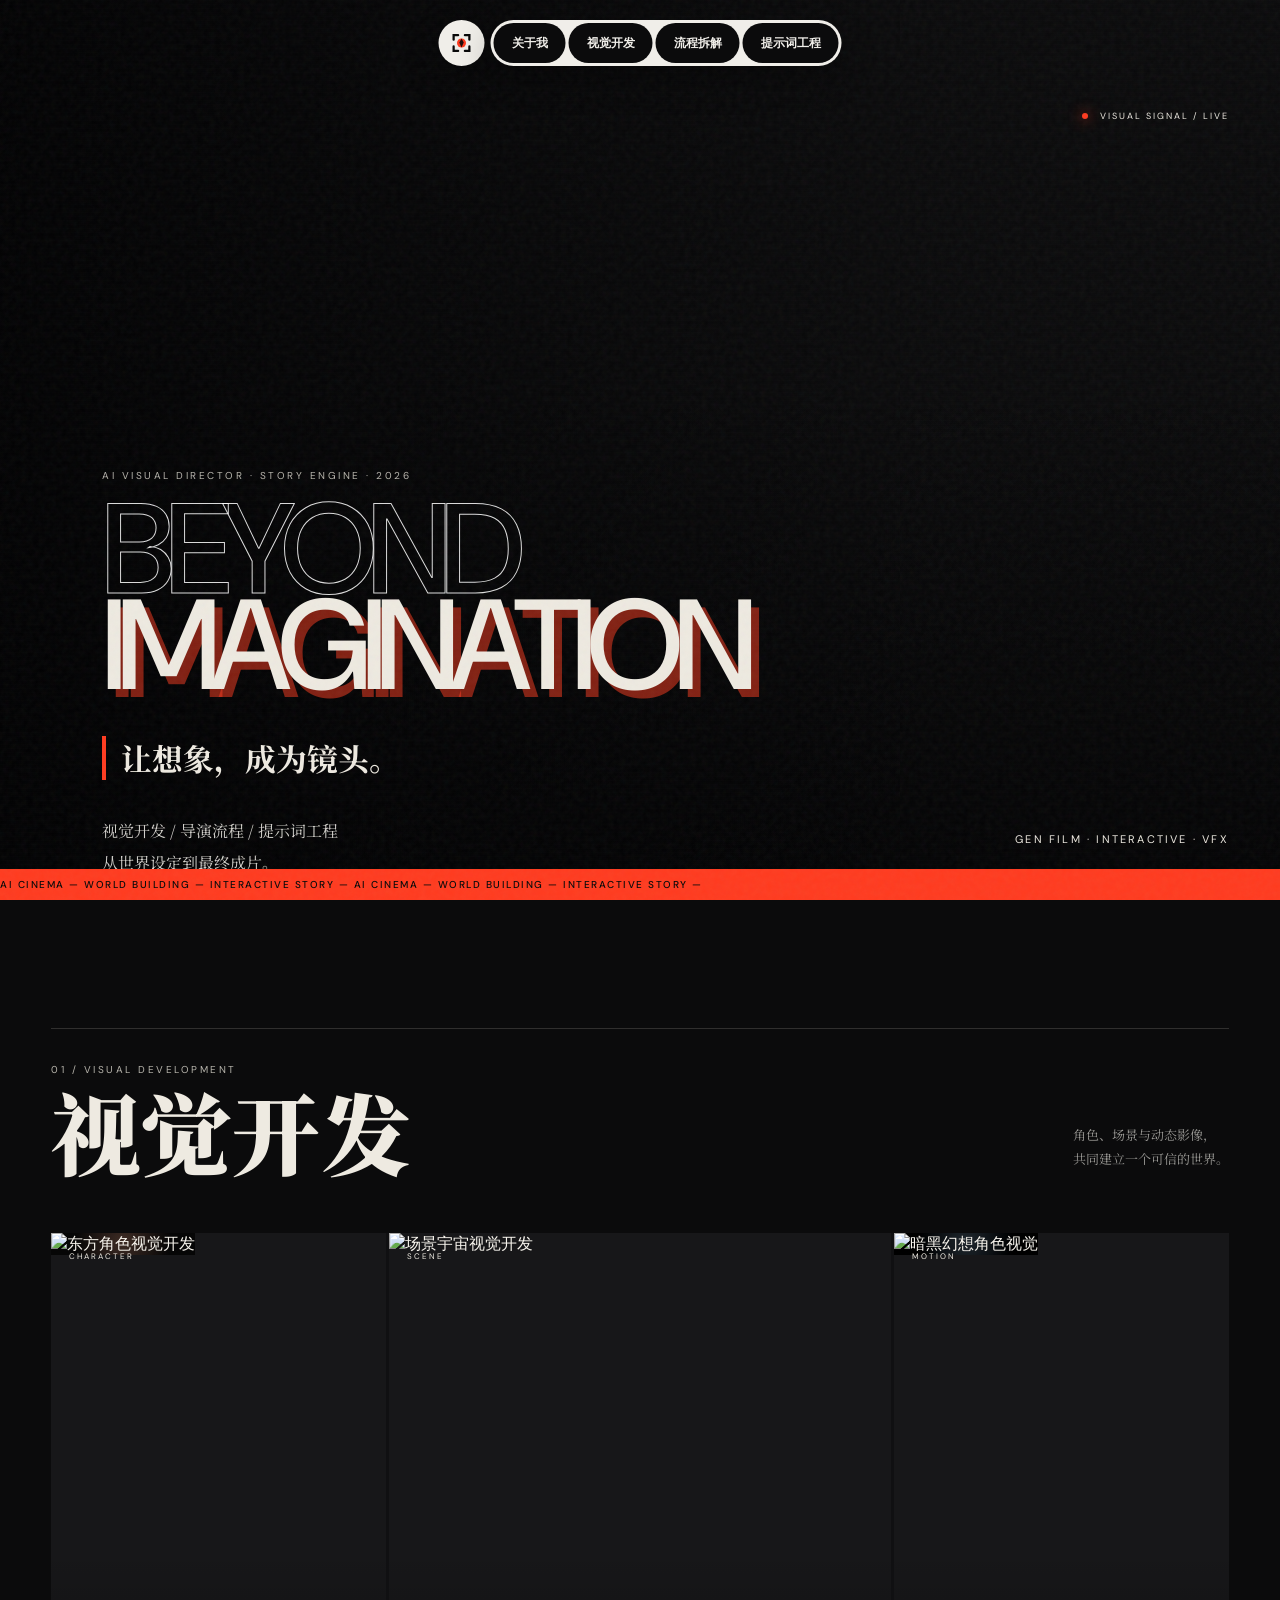
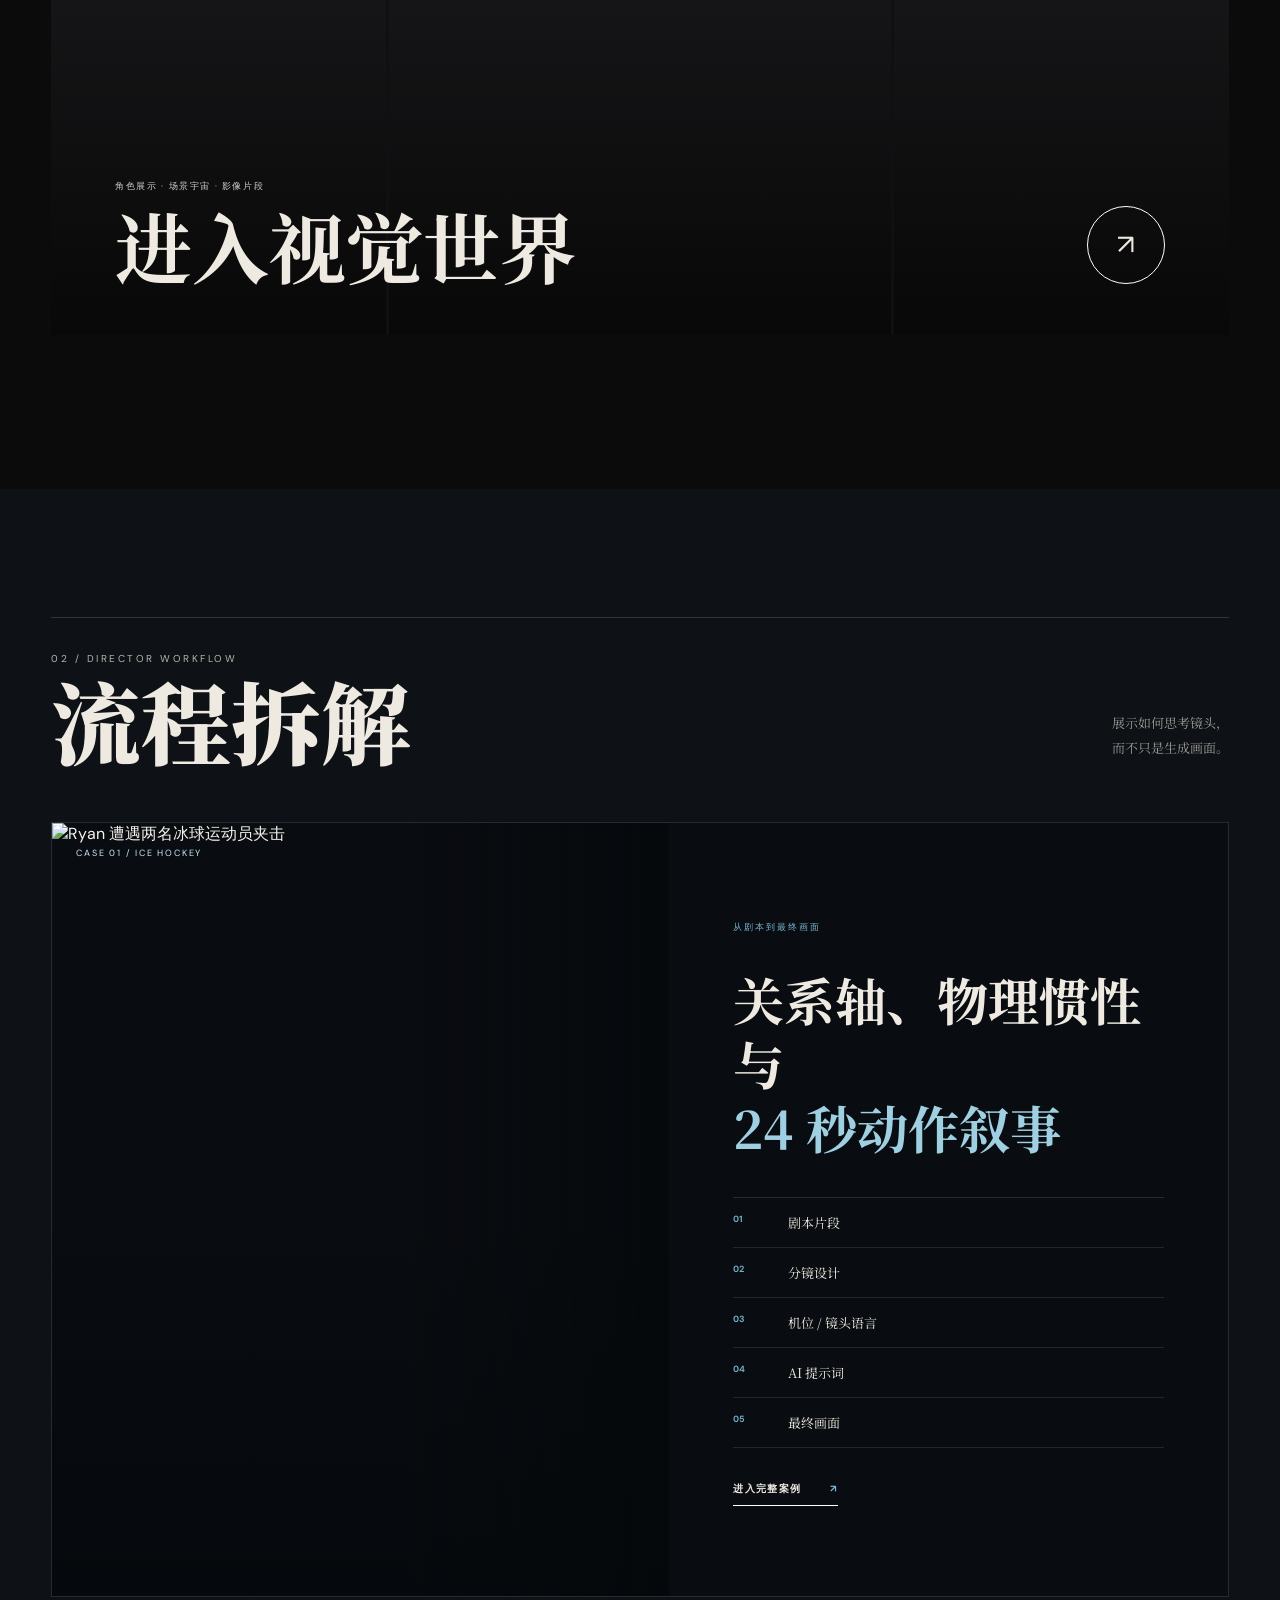
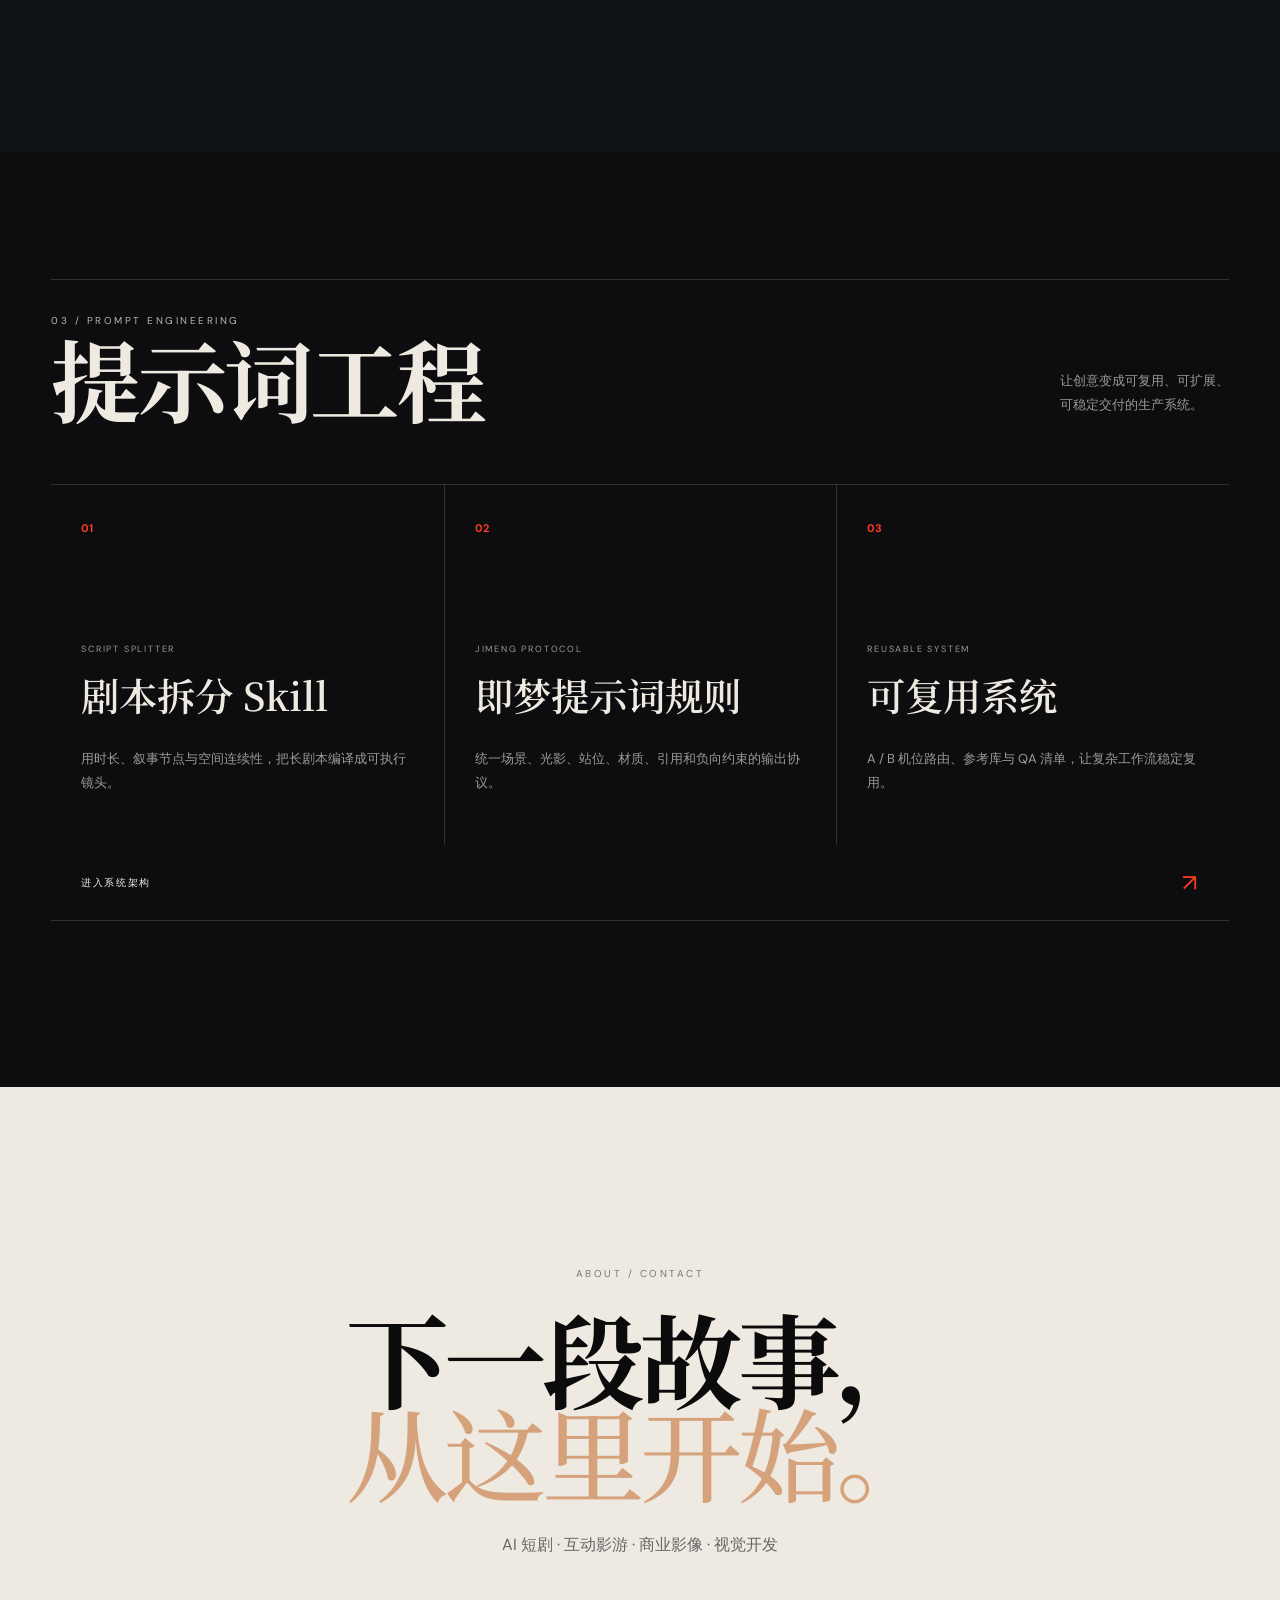
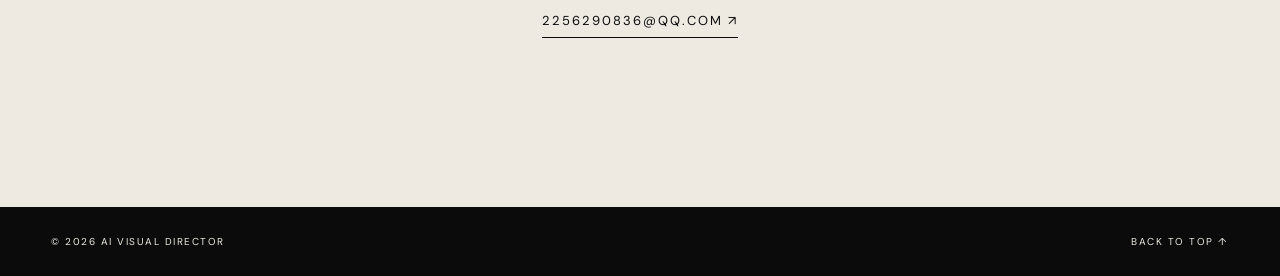
==== index.html @ a2b97ae6 "Batch 1: site code (HTML/CSS/JS)" ====
<!doctype html>
<html lang="zh-CN">
<head>
  <meta charset="UTF-8" />
  <meta name="viewport" content="width=device-width, initial-scale=1" />
  <link rel="icon" href="favicon.svg" type="image/svg+xml" />
  <meta name="description" content="曾俊淇 AI 导演个人作品集：视觉开发、导演流程与提示词工程。" />
  <title>曾俊淇｜AI 导演作品集</title>
  <link rel="preconnect" href="https://fonts.googleapis.com">
  <link rel="preconnect" href="https://fonts.gstatic.com" crossorigin>
  <link href="https://fonts.googleapis.com/css2?family=DM+Sans:wght@300;400;500&family=Noto+Serif+SC:wght@500;700;900&display=swap" rel="stylesheet">
  <link rel="stylesheet" href="styles.css" />
  <link rel="stylesheet" href="home-portals.css" />
  <link rel="stylesheet" href="prompt.css" />
  <link rel="stylesheet" href="ui-assets/nav-ui.css" />
</head>
<body class="home-page">
  <div id="portfolio-react-ui" data-context="home"></div>
  <div class="grain"></div>

  <main id="top">
    <section class="hero">
      <video class="hero-bg" src="assets/videos/epic-war.mp4" autoplay muted loop playsinline preload="auto"></video>
      <div class="hero-shade"></div>
      <div class="scanline"></div>
      <div class="hero-signal"><i></i> VISUAL SIGNAL / LIVE</div>
      <div class="hero-copy reveal">
        <p class="eyebrow">AI VISUAL DIRECTOR · STORY ENGINE · 2026</p>
        <h1><span>BEYOND</span><br><em>IMAGINATION</em></h1>
        <p class="hero-cn">让想象，成为镜头。</p>
        <p class="intro">视觉开发 / 导演流程 / 提示词工程<br>从世界设定到最终成片。</p>
        <a class="circle-link" href="#visual-development"><span>浏览作品</span><b>↓</b></a>
      </div>
      <div class="hero-index">GEN FILM · INTERACTIVE · VFX</div>
      <div class="marquee"><div>AI CINEMA — WORLD BUILDING — INTERACTIVE STORY — AI CINEMA — WORLD BUILDING — INTERACTIVE STORY —</div></div>
    </section>

    <section id="visual-development" class="home-module visual-portal">
      <div class="module-heading reveal">
        <div><p class="eyebrow">01 / VISUAL DEVELOPMENT</p><h2>视觉开发</h2></div>
        <p>角色、场景与动态影像，<br>共同建立一个可信的世界。</p>
      </div>
      <a class="visual-portal__link reveal" href="visual/index.html" aria-label="进入视觉开发二级页面">
        <div class="visual-triptych">
          <figure><img src="assets/images/empress-king.png" alt="东方角色视觉开发" /><span>CHARACTER</span></figure>
          <figure><img src="scenes/scenes/09.webp" alt="场景宇宙视觉开发" /><span>SCENE</span></figure>
          <figure><img src="assets/images/eternal-wolf.png" alt="暗黑幻想角色视觉" /><span>MOTION</span></figure>
        </div>
        <div class="portal-copy">
          <span>角色展示 · 场景宇宙 · 影像片段</span>
          <h3>进入视觉世界</h3>
          <i>↗</i>
        </div>
      </a>
    </section>

    <section id="process" class="home-module process-portal">
      <div class="module-heading reveal">
        <div><p class="eyebrow">02 / DIRECTOR WORKFLOW</p><h2>流程拆解</h2></div>
        <p>展示如何思考镜头，<br>而不只是生成画面。</p>
      </div>
      <a class="process-portal__link reveal" href="process/index.html" aria-label="进入冰球案例流程拆解二级页面">
        <div class="process-portal__image"><img src="assets/images/hockey-ambush.png" alt="Ryan 遭遇两名冰球运动员夹击" /><span>CASE 01 / ICE HOCKEY</span></div>
        <div class="process-portal__copy">
          <p>从剧本到最终画面</p>
          <h3>关系轴、物理惯性与<br><em>24 秒动作叙事</em></h3>
          <ol>
            <li><b>01</b><span>剧本片段</span></li>
            <li><b>02</b><span>分镜设计</span></li>
            <li><b>03</b><span>机位 / 镜头语言</span></li>
            <li><b>04</b><span>AI 提示词</span></li>
            <li><b>05</b><span>最终画面</span></li>
          </ol>
          <strong>进入完整案例 <i>↗</i></strong>
        </div>
      </a>
    </section>

    <section id="prompt-engineering" class="prompt-engineering">
      <div class="section-head reveal"><div><p class="eyebrow">03 / PROMPT ENGINEERING</p><h2>提示词工程</h2></div><p>让创意变成可复用、可扩展、<br>可稳定交付的生产系统。</p></div>
      <a class="prompt-system-entry reveal" href="prompt/index.html" aria-label="进入提示词工程可复用系统二级页面">
        <div class="prompt-grid">
          <article><b>01</b><span>SCRIPT SPLITTER</span><h3>剧本拆分 Skill</h3><p>用时长、叙事节点与空间连续性，把长剧本编译成可执行镜头。</p></article>
          <article><b>02</b><span>JIMENG PROTOCOL</span><h3>即梦提示词规则</h3><p>统一场景、光影、站位、材质、引用和负向约束的输出协议。</p></article>
          <article><b>03</b><span>REUSABLE SYSTEM</span><h3>可复用系统</h3><p>A / B 机位路由、参考库与 QA 清单，让复杂工作流稳定复用。</p></article>
        </div>
        <div class="prompt-system-entry__cta"><span>进入系统架构</span><i>↗</i></div>
      </a>
    </section>

    <section id="about" class="about reveal">
      <p class="eyebrow">ABOUT / CONTACT</p>
      <h2>下一段故事，<br><em>从这里开始。</em></h2>
      <p>AI 短剧 · 互动影游 · 商业影像 · 视觉开发</p>
      <a href="mailto:2256290836@qq.com">2256290836@QQ.COM ↗</a>
    </section>
  </main>
  <footer><span>© 2026 AI VISUAL DIRECTOR</span><a href="#top">BACK TO TOP ↑</a></footer>
  <script src="script.js"></script>
  <script type="module" src="ui-assets/nav-ui.js"></script>
</body>
</html>
---- styles.css ----
:root{--ink:#0b0b0c;--paper:#eeeae1;--muted:#9b9a96;--accent:#b9432e;--line:rgba(238,234,225,.16)}
*{box-sizing:border-box}html{scroll-behavior:smooth}body{margin:0;background:var(--ink);color:var(--paper);font-family:"DM Sans",sans-serif}a{color:inherit;text-decoration:none}.grain{position:fixed;inset:0;pointer-events:none;z-index:20;opacity:.07;background-image:url("data:image/svg+xml,%3Csvg viewBox='0 0 180 180' xmlns='http://www.w3.org/2000/svg'%3E%3Cfilter id='n'%3E%3CfeTurbulence type='fractalNoise' baseFrequency='.85' numOctaves='3' stitchTiles='stitch'/%3E%3C/filter%3E%3Crect width='100%25' height='100%25' filter='url(%23n)' opacity='.7'/%3E%3C/svg%3E")}.nav{position:absolute;z-index:10;top:0;left:0;width:100%;padding:28px 4vw;display:flex;justify-content:space-between;align-items:center;border-bottom:1px solid rgba(255,255,255,.12);font-size:12px;letter-spacing:.12em}.brand{font-size:19px;font-weight:500}.brand span{color:var(--accent)}.nav nav{display:flex;gap:34px}.nav nav a:hover{color:#fff}.availability{font-size:10px}.availability i{display:inline-block;width:7px;height:7px;border-radius:50%;background:#8abd71;margin-right:8px;box-shadow:0 0 9px #8abd71}.hero{height:100vh;min-height:720px;position:relative;overflow:hidden}.hero-bg{width:100%;height:100%;object-fit:cover;transform:scale(1.02);animation:drift 16s ease-in-out infinite alternate}.hero-shade{position:absolute;inset:0;background:linear-gradient(90deg,rgba(6,6,7,.9) 0%,rgba(6,6,7,.35) 62%,rgba(6,6,7,.35)),linear-gradient(0deg,rgba(6,6,7,.65),transparent 50%)}.hero-copy{position:absolute;left:8vw;top:51%;transform:translateY(-45%)}.eyebrow{font-size:10px;letter-spacing:.25em;color:#b8b5ad}.hero h1,.section-head h2,.about h2{font-family:"Noto Serif SC",serif;margin:20px 0;font-size:clamp(66px,9.5vw,150px);line-height:.92;letter-spacing:-.04em}.hero h1 em,.about em{font-weight:500;color:#d5a27c;font-style:normal}.intro{font-family:"Noto Serif SC",serif;font-size:16px;line-height:2;color:#d2d0cb;margin:35px 0}.circle-link{width:100px;height:100px;border:1px solid rgba(255,255,255,.5);border-radius:50%;display:flex;align-items:center;justify-content:center;gap:7px;font-size:12px;transition:.3s}.circle-link:hover{background:var(--paper);color:var(--ink);transform:rotate(-8deg)}.hero-index{position:absolute;right:4vw;bottom:36px;font-size:11px;letter-spacing:.2em}.manifesto{padding:17vw 8vw;display:grid;grid-template-columns:1fr 3fr}.manifesto>span{font-size:10px;letter-spacing:.2em;color:var(--muted)}.manifesto p{font:500 clamp(32px,4.5vw,72px)/1.5 "Noto Serif SC",serif;margin:0}.manifesto p span{color:#d5a27c}.works,.reel,.process{padding:8vw 4vw 12vw}.section-head{display:flex;justify-content:space-between;align-items:flex-end;border-top:1px solid var(--line);padding-top:24px;margin-bottom:55px}.section-head h2{font-size:clamp(42px,6vw,88px);margin:10px 0}.section-head>p{color:var(--muted);font-size:13px;line-height:1.8}.project-grid{display:grid;grid-template-columns:1fr 1fr;gap:2vw}.project{height:72vh;min-height:560px;position:relative;overflow:hidden;background:#18181a}.project-wide{grid-column:span 2;height:78vh}.project img{width:100%;height:100%;object-fit:cover;transition:transform .9s cubic-bezier(.2,.7,.2,1),filter .6s}.project:hover img{transform:scale(1.035);filter:brightness(.72)}.project-overlay{position:absolute;inset:auto 0 0;padding:34px;background:linear-gradient(transparent,rgba(0,0,0,.9));transform:translateY(18px);transition:.45s}.project:hover .project-overlay{transform:none}.project-overlay span{font-size:10px;letter-spacing:.18em}.project-overlay h3{font:700 clamp(38px,4.5vw,72px)/1.1 "Noto Serif SC",serif;margin:11px 0}.project-overlay p{color:#b9b6af}.reel{background:#131315}.reel-stage{height:72vh;position:relative;background:#050505;overflow:hidden}.reel-stage video{width:100%;height:100%;object-fit:cover}.reel-stage:after{content:"";position:absolute;inset:0;background:linear-gradient(0deg,rgba(0,0,0,.75),transparent 55%);pointer-events:none}.play{position:absolute;z-index:3;left:50%;top:50%;translate:-50% -50%;width:86px;height:86px;border-radius:50%;border:1px solid #fff;background:rgba(0,0,0,.25);color:#fff;font-size:22px;cursor:pointer;backdrop-filter:blur(8px)}.reel-caption{position:absolute;z-index:2;left:34px;bottom:30px}.reel-caption span{font-size:11px}.reel-caption h3{font:700 48px "Noto Serif SC",serif;margin:5px 0}.reel-caption p{margin:0;color:#bbb}.reel-list{display:grid;grid-template-columns:repeat(4,1fr)}.reel-list button{background:none;color:#777;border:0;border-bottom:1px solid #333;padding:25px 10px;text-align:left;display:grid;grid-template-columns:30px 1fr;cursor:pointer}.reel-list button+button{border-left:1px solid #333}.reel-list b,.reel-list small{font-size:9px;letter-spacing:.12em}.reel-list span{font:500 17px "Noto Serif SC",serif}.reel-list small{grid-column:2;margin-top:5px}.reel-list .active{color:var(--paper);border-bottom-color:var(--accent)}.process ol{list-style:none;padding:0;margin:0;border-top:1px solid var(--line)}.process li{display:grid;grid-template-columns:80px 1fr 1fr;align-items:center;border-bottom:1px solid var(--line);padding:38px 0}.process li b{font-size:11px;color:var(--accent)}.process li h3{font:500 28px "Noto Serif SC",serif;margin:0}.process li p{color:var(--muted);max-width:420px;line-height:1.8}.about{min-height:80vh;padding:12vw 8vw;display:flex;flex-direction:column;justify-content:center;align-items:center;text-align:center;background:var(--paper);color:var(--ink)}.about .eyebrow{color:#777}.about h2{font-size:clamp(55px,8vw,120px)}.about p{color:#666}.about a{margin-top:40px;border-bottom:1px solid;padding-bottom:8px;font-size:13px;letter-spacing:.15em}footer{padding:28px 4vw;display:flex;justify-content:space-between;font-size:10px;letter-spacing:.15em}.reveal{opacity:0;transform:translateY(28px);transition:opacity .9s,transform .9s}.reveal.visible{opacity:1;transform:none}@keyframes drift{to{transform:scale(1.09) translate(-1%,1%)}}
@media(max-width:760px){.nav{padding:22px 20px}.nav nav{display:none}.availability{font-size:8px}.hero{min-height:680px}.hero-copy{left:24px;right:24px;top:52%}.hero h1{font-size:18vw}.intro{font-size:13px}.circle-link{width:82px;height:82px}.manifesto{padding:34vw 24px;display:block}.manifesto>span{display:block;margin-bottom:35px}.manifesto p{font-size:9vw}.works,.reel,.process{padding:22vw 20px}.section-head{display:block}.section-head>p{margin-top:25px}.project-grid{display:block}.project,.project-wide{height:68vh;min-height:520px;margin-bottom:20px}.reel-stage{height:65vh}.reel-list{grid-template-columns:1fr 1fr}.reel-list button:nth-child(3){border-left:0}.process li{grid-template-columns:45px 1fr;padding:28px 0}.process li p{grid-column:2}.about{min-height:75vh;padding:24vw 20px}.about h2{font-size:14vw}footer{padding:24px 20px}}

/* High-impact visual system */
:root{--accent:#ff3b1f;--acid:#dfff00}
.hero-bg{animation:none;filter:saturate(.72) contrast(1.14)}
.hero-shade{background:linear-gradient(90deg,rgba(2,2,3,.94),rgba(2,2,3,.08) 72%),linear-gradient(0deg,rgba(2,2,3,.82),transparent 58%)}
.scanline{position:absolute;inset:0;pointer-events:none;background:repeating-linear-gradient(0deg,transparent 0 3px,rgba(255,255,255,.03) 4px);mix-blend-mode:overlay}
.hero-signal{position:absolute;right:4vw;top:110px;font-size:9px;letter-spacing:.22em}.hero-signal i{display:inline-block;width:6px;height:6px;background:var(--accent);border-radius:50%;margin-right:8px;box-shadow:0 0 14px var(--accent);animation:pulse 1.2s infinite}
.hero h1{font-family:"DM Sans",sans-serif;font-size:clamp(66px,10vw,155px);font-weight:500;line-height:.75;letter-spacing:-.075em}.hero h1 span{display:inline-block;color:transparent;-webkit-text-stroke:1px rgba(255,255,255,.86)}.hero h1 em{font-style:normal;color:var(--paper);text-shadow:8px 8px 0 rgba(255,59,31,.5)}
.hero-cn{margin:42px 0 0;font:700 clamp(25px,2.4vw,40px) "Noto Serif SC",serif;border-left:4px solid var(--accent);padding-left:15px}
.hero-index{bottom:54px}.marquee{position:absolute;left:0;bottom:0;width:100%;overflow:hidden;background:var(--accent);color:#080808;padding:9px 0;font-size:10px;font-weight:500;letter-spacing:.15em;white-space:nowrap}.marquee div{width:max-content;animation:marquee 16s linear infinite}
.project-collage:before{content:"";position:absolute;z-index:1;inset:0;background:radial-gradient(circle at 68% 43%,transparent 0 15%,rgba(0,0,0,.42) 70%),linear-gradient(90deg,rgba(0,0,0,.42),transparent)}
.project-collage .cutout{position:absolute;z-index:2;right:7%;bottom:-8%;width:42%;height:105%;object-fit:contain;filter:drop-shadow(-24px 12px 34px rgba(0,0,0,.75));transform-origin:bottom}.project-collage:hover .cutout{transform:scale(1.045) translateY(-1%);filter:drop-shadow(-24px 12px 34px rgba(0,0,0,.75))}.project-collage .architecture{right:3%;width:56%;height:96%;mix-blend-mode:screen;opacity:.92}.project-overlay{z-index:4}
@keyframes marquee{to{transform:translateX(-50%)}}@keyframes pulse{50%{opacity:.35;transform:scale(.7)}}
@media(max-width:760px){.hero h1{font-size:16vw}.hero-cn{margin-top:30px}.hero-signal{top:90px}.project-collage .cutout{width:68%;right:-8%}.project-collage .architecture{width:82%}}

.scene-entry{height:92vh;min-height:720px;position:relative;overflow:hidden;margin:8vw 4vw 12vw;background:#101012}.scene-entry-bg{position:absolute;inset:0;display:grid;grid-template-columns:1fr 1.35fr 1fr;gap:4px;transform:scale(1.04)}.scene-entry-bg img{width:100%;height:100%;object-fit:cover;filter:saturate(.72) contrast(1.12);transition:transform 1.2s cubic-bezier(.2,.7,.2,1)}.scene-entry:hover .scene-entry-bg img:first-child{transform:translateY(-2%)}.scene-entry:hover .scene-entry-bg img:nth-child(2){transform:scale(1.035)}.scene-entry:hover .scene-entry-bg img:last-child{transform:translateY(2%)}.scene-entry-shade{position:absolute;inset:0;background:linear-gradient(90deg,rgba(4,4,5,.9),rgba(4,4,5,.15) 72%),linear-gradient(0deg,rgba(4,4,5,.66),transparent 60%)}.scene-entry-copy{position:absolute;z-index:2;left:6vw;top:50%;transform:translateY(-50%)}.scene-entry h2{font:900 clamp(64px,10vw,150px)/.85 "Noto Serif SC",serif;margin:25px 0}.scene-entry h2 span{display:block;color:transparent;-webkit-text-stroke:1px #fff}.scene-entry-copy>p:not(.eyebrow){font:14px/2 "Noto Serif SC",serif;color:#ccc}.scene-entry-copy a{display:flex;align-items:center;gap:45px;width:max-content;margin-top:38px;border-bottom:1px solid #fff;padding:0 0 12px;font-size:10px;letter-spacing:.16em}.scene-entry-copy a i{font-size:23px;font-style:normal;color:var(--accent)}.scene-count{position:absolute;right:28px;bottom:25px;font-size:9px;letter-spacing:.2em}.scene-entry:after{content:"DRAG · EXPLORE · OPEN";position:absolute;right:-94px;top:50%;transform:rotate(90deg);font-size:8px;letter-spacing:.4em;color:#aaa}@media(max-width:760px){.scene-entry{margin:20vw 20px;height:82vh;min-height:640px}.scene-entry-bg{grid-template-columns:1fr}.scene-entry-bg img:not(:nth-child(2)){display:none}.scene-entry-copy{left:24px;right:24px}.scene-entry h2{font-size:21vw}.scene-entry-copy>p:not(.eyebrow){font-size:12px}.scene-entry:after{display:none}}
---- home-portals.css ----
.home-module{padding:10vw 4vw 12vw;scroll-margin-top:90px}.module-heading{display:flex;justify-content:space-between;align-items:flex-end;border-top:1px solid var(--line);padding-top:24px;margin-bottom:48px}.module-heading h2{font:900 clamp(48px,7vw,102px)/.95 "Noto Serif SC",serif;margin:12px 0}.module-heading>p{font:13px/1.9 "Noto Serif SC",serif;color:var(--muted)}

.visual-portal{background:#0b0b0c}.visual-portal__link{position:relative;display:block;height:min(78vh,850px);min-height:620px;overflow:hidden;background:#101012}.visual-triptych{position:absolute;inset:0;display:grid;grid-template-columns:.9fr 1.35fr .9fr;gap:3px}.visual-triptych figure{position:relative;margin:0;overflow:hidden;background:#171719}.visual-triptych figure:after{content:"";position:absolute;inset:0;background:linear-gradient(0deg,rgba(0,0,0,.65),transparent 55%)}.visual-triptych img{width:100%;height:100%;object-fit:cover;filter:saturate(.72) contrast(1.1);transition:transform .9s cubic-bezier(.2,.7,.2,1),filter .7s}.visual-triptych figure:first-child img,.visual-triptych figure:last-child img{object-fit:contain;object-position:center bottom;background:radial-gradient(circle at 50% 38%,#493229,#111 65%)}.visual-triptych figure:last-child img{background:radial-gradient(circle at 50% 38%,#263039,#090a0b 65%)}.visual-triptych figure span{position:absolute;z-index:2;left:18px;top:18px;font-size:8px;letter-spacing:.24em}.visual-portal__link:hover img{transform:scale(1.035);filter:saturate(.92) contrast(1.07)}.portal-copy{position:absolute;z-index:3;left:5vw;right:5vw;bottom:4vw;display:grid;grid-template-columns:1fr auto;align-items:end}.portal-copy>span{grid-column:1;font-size:9px;letter-spacing:.18em;color:#ccc}.portal-copy h3{grid-column:1;font:700 clamp(42px,6vw,88px)/1 "Noto Serif SC",serif;margin:14px 0 0}.portal-copy i{grid-column:2;grid-row:1/3;display:grid;place-items:center;width:78px;height:78px;border:1px solid #fff;border-radius:50%;font-size:28px;font-style:normal;transition:.3s}.visual-portal__link:hover .portal-copy i{background:#fff;color:#090909;transform:rotate(45deg)}

.process-portal{background:#0e1115}.process-portal__link{display:grid;grid-template-columns:1.05fr .95fr;min-height:760px;border:1px solid rgba(162,205,222,.17);background:#090c10}.process-portal__image{position:relative;overflow:hidden}.process-portal__image:after{content:"";position:absolute;inset:0;background:linear-gradient(90deg,transparent 58%,rgba(5,8,11,.8)),linear-gradient(0deg,rgba(3,6,9,.55),transparent 50%)}.process-portal__image img{width:100%;height:100%;object-fit:cover;filter:saturate(.74) contrast(1.08);transition:transform .85s,filter .7s}.process-portal__image span{position:absolute;z-index:2;left:24px;top:24px;font-size:9px;letter-spacing:.2em;color:#c8eafa}.process-portal__link:hover .process-portal__image img{transform:scale(1.025);filter:saturate(.92) contrast(1.05)}.process-portal__copy{padding:7vw 5vw;display:flex;flex-direction:column;justify-content:center}.process-portal__copy>p{font-size:9px;letter-spacing:.22em;color:#75b7d0}.process-portal__copy h3{font:700 clamp(37px,4vw,62px)/1.25 "Noto Serif SC",serif;margin:24px 0 38px}.process-portal__copy h3 em{font-style:normal;color:#9fd0e2}.process-portal__copy ol{list-style:none;margin:0;padding:0;border-top:1px solid rgba(255,255,255,.13)}.process-portal__copy li{display:grid;grid-template-columns:45px 1fr;gap:10px;padding:15px 0;border-bottom:1px solid rgba(255,255,255,.11)}.process-portal__copy li b{font-size:9px;color:#6fadc5}.process-portal__copy li span{font:13px "Noto Serif SC",serif}.process-portal__copy>strong{margin-top:34px;width:max-content;border-bottom:1px solid #fff;padding-bottom:9px;font-size:10px;letter-spacing:.13em}.process-portal__copy>strong i{font-style:normal;color:#75bad4;margin-left:25px}

.home-page .prompt-engineering{padding-top:10vw}.home-page .prompt-engineering .section-head h2{font-size:clamp(48px,7vw,102px)}

@media(max-width:760px){.home-module{padding:24vw 20px}.module-heading{display:block;margin-bottom:32px}.module-heading>p{margin-top:20px}.visual-portal__link{height:72vh;min-height:600px}.visual-triptych{grid-template-columns:1fr}.visual-triptych figure:not(:nth-child(2)){display:none}.portal-copy{left:24px;right:24px;bottom:28px}.portal-copy h3{font-size:12vw}.portal-copy i{width:58px;height:58px}.process-portal__link{grid-template-columns:1fr;min-height:0}.process-portal__image{height:70vh}.process-portal__image:after{background:linear-gradient(0deg,#070a0d,transparent 55%)}.process-portal__copy{padding:45px 24px 55px}.process-portal__copy h3{font-size:10vw}.home-page .prompt-engineering{padding-top:24vw}}
---- prompt.css ----
.prompt-engineering{padding:8vw 4vw 13vw;background:#0d0d0f}.prompt-system-entry{display:block;border-bottom:1px solid var(--line);transition:background .35s}.prompt-system-entry:hover{background:#121214}.prompt-grid{display:grid;grid-template-columns:repeat(3,1fr);border-top:1px solid var(--line)}.prompt-grid article{min-height:360px;padding:36px 30px;display:flex;flex-direction:column}.prompt-grid article+article{border-left:1px solid var(--line)}.prompt-grid b{font-size:11px;color:var(--accent)}.prompt-grid span{margin-top:auto;font-size:9px;letter-spacing:.2em;color:var(--muted)}.prompt-grid h3{font:600 clamp(27px,3vw,46px) "Noto Serif SC",serif;margin:12px 0}.prompt-grid p{font-size:13px;line-height:1.9;color:var(--muted);max-width:350px}.prompt-system-entry__cta{display:flex;justify-content:space-between;align-items:center;padding:22px 30px;font-size:10px;letter-spacing:.16em}.prompt-system-entry__cta i{font-style:normal;color:var(--accent);font-size:24px;transition:transform .3s}.prompt-system-entry:hover .prompt-system-entry__cta i{transform:translate(5px,-5px)}@media(max-width:760px){.prompt-engineering{padding:24vw 20px}.prompt-grid{display:block}.prompt-grid article{min-height:280px}.prompt-grid article+article{border-left:0;border-top:1px solid var(--line)}}
---- ui-assets/nav-ui.css ----
.pill-nav-container{z-index:130;pointer-events:auto;position:fixed;top:20px;left:50%;transform:translate(-50%)}.pill-nav{--nav-h:46px;align-items:center;gap:6px;width:max-content;display:flex}.pill-logo{width:var(--nav-h);height:var(--nav-h);background:var(--base);border-radius:50%;place-items:center;padding:5px;display:grid;overflow:hidden;box-shadow:0 12px 35px #0000004d}.pill-logo img{width:100%;height:100%;display:block}.pill-nav-items{height:var(--nav-h);background:var(--base);border-radius:999px;padding:3px;box-shadow:0 12px 35px #0000004d}.pill-nav-items ul{gap:3px;height:100%;margin:0;padding:0;list-style:none;display:flex}.pill-nav-items li{height:100%}.pill{background:var(--pill-bg);height:100%;color:var(--pill-text);white-space:nowrap;cursor:pointer;border:0;border-radius:999px;justify-content:center;align-items:center;padding:0 18px;font:600 12px DM Sans,Microsoft YaHei,sans-serif;display:inline-flex;position:relative;overflow:hidden}.hover-circle{background:var(--base);z-index:1;border-radius:50%;position:absolute;bottom:0;left:50%}.label-stack{z-index:2;line-height:1;position:relative}.pill-label{display:inline-block}.pill-label-hover{color:var(--hover-text);opacity:0;position:absolute;inset:0}.mobile-only{display:none}.mobile-menu-button{background:var(--base);border:0;border-radius:50%;flex-direction:column;justify-content:center;align-items:center;gap:4px;width:46px;height:46px}.mobile-menu-button span{background:var(--pill-bg);width:16px;height:2px}.mobile-menu-popover{background:var(--base);visibility:hidden;opacity:0;border-radius:24px;padding:4px;position:fixed;top:74px;left:16px;right:16px}.mobile-menu-popover ul{margin:0;padding:0;list-style:none}.mobile-menu-link{background:var(--pill-bg);width:100%;color:var(--pill-text);text-align:left;border:0;border-radius:18px;padding:13px 17px;font:600 14px DM Sans,Microsoft YaHei,sans-serif;text-decoration:none;display:block}@media (width<=768px){.pill-nav-container{top:14px;left:0;right:0;transform:none}.pill-nav{justify-content:space-between;width:100%;padding:0 16px}.desktop-only{display:none}.mobile-only{display:flex}.mobile-menu-popover.mobile-only{display:block}}.lanyard-wrapper{transform-origin:50%;justify-content:center;align-items:center;width:100%;height:100%;min-height:560px;display:flex;position:relative}.lanyard-wrapper canvas{touch-action:none}@media (width<=760px){.lanyard-wrapper{min-height:55vh}}.global-ui{z-index:120;pointer-events:none;position:fixed;inset:0}.about-lanyard{z-index:110;opacity:0;visibility:hidden;pointer-events:none;background:radial-gradient(circle at 72% 45%,#33221d,#080809 62%);grid-template-columns:38% 62%;padding:100px 5vw 30px;transition:opacity .45s,transform .45s,visibility .45s;display:grid;position:fixed;inset:0;overflow:hidden;transform:translateY(-12px)}.about-lanyard.is-open{opacity:1;visibility:visible;pointer-events:auto;transform:none}.about-lanyard__copy{pointer-events:none;align-self:center;padding-left:3vw}.about-lanyard__copy>p{letter-spacing:.22em;color:#ff3b1f;font:10px DM Sans,sans-serif}.about-lanyard__copy h2{color:#f0eee9;margin:20px 0;font:900 clamp(60px,8vw,120px)/1 Noto Serif SC,Microsoft YaHei,serif}.about-lanyard__copy h3{color:#d0cdc6;font:500 22px Noto Serif SC,Microsoft YaHei,serif}.about-lanyard__copy>span{color:#aaa7a0;max-width:430px;font:14px/2 Noto Serif SC,Microsoft YaHei,serif;display:block}.about-lanyard__copy ul{flex-wrap:wrap;gap:8px;margin:28px 0;padding:0;list-style:none;display:flex}.about-lanyard__copy li{color:#dad6cf;border:1px solid #4a4743;border-radius:99px;padding:8px 13px;font:10px DM Sans,Microsoft YaHei,sans-serif}.about-lanyard__copy small{letter-spacing:.12em;color:#777;font:9px/1.8 DM Sans,Microsoft YaHei,sans-serif}.about-lanyard__stage{min-width:0;min-height:0}.about-lanyard.is-open .about-lanyard__stage{animation:1.05s cubic-bezier(.2,.72,.18,1) both lanyard-drop}@keyframes lanyard-drop{0%{opacity:0;transform:translateY(-105vh)rotate(-3deg)}62%{opacity:1;transform:translateY(16px)rotate(.7deg)}79%{transform:translateY(-9px)rotate(-.3deg)}91%{transform:translateY(4px)rotate(.12deg)}to{opacity:1;transform:none}}@media (prefers-reduced-motion:reduce){.about-lanyard.is-open .about-lanyard__stage{animation:.25s ease-out both lanyard-fade}@keyframes lanyard-fade{0%{opacity:0}to{opacity:1}}}@media (width<=760px){.about-lanyard{grid-template-columns:1fr;padding:95px 18px 10px}.about-lanyard__copy{z-index:2;padding:0;position:absolute;top:100px;left:22px;right:22px}.about-lanyard__copy h2{margin:10px 0;font-size:48px}.about-lanyard__copy h3,.about-lanyard__copy>span,.about-lanyard__copy ul{display:none}.about-lanyard__stage{padding-top:80px}}
/*$vite$:1*/
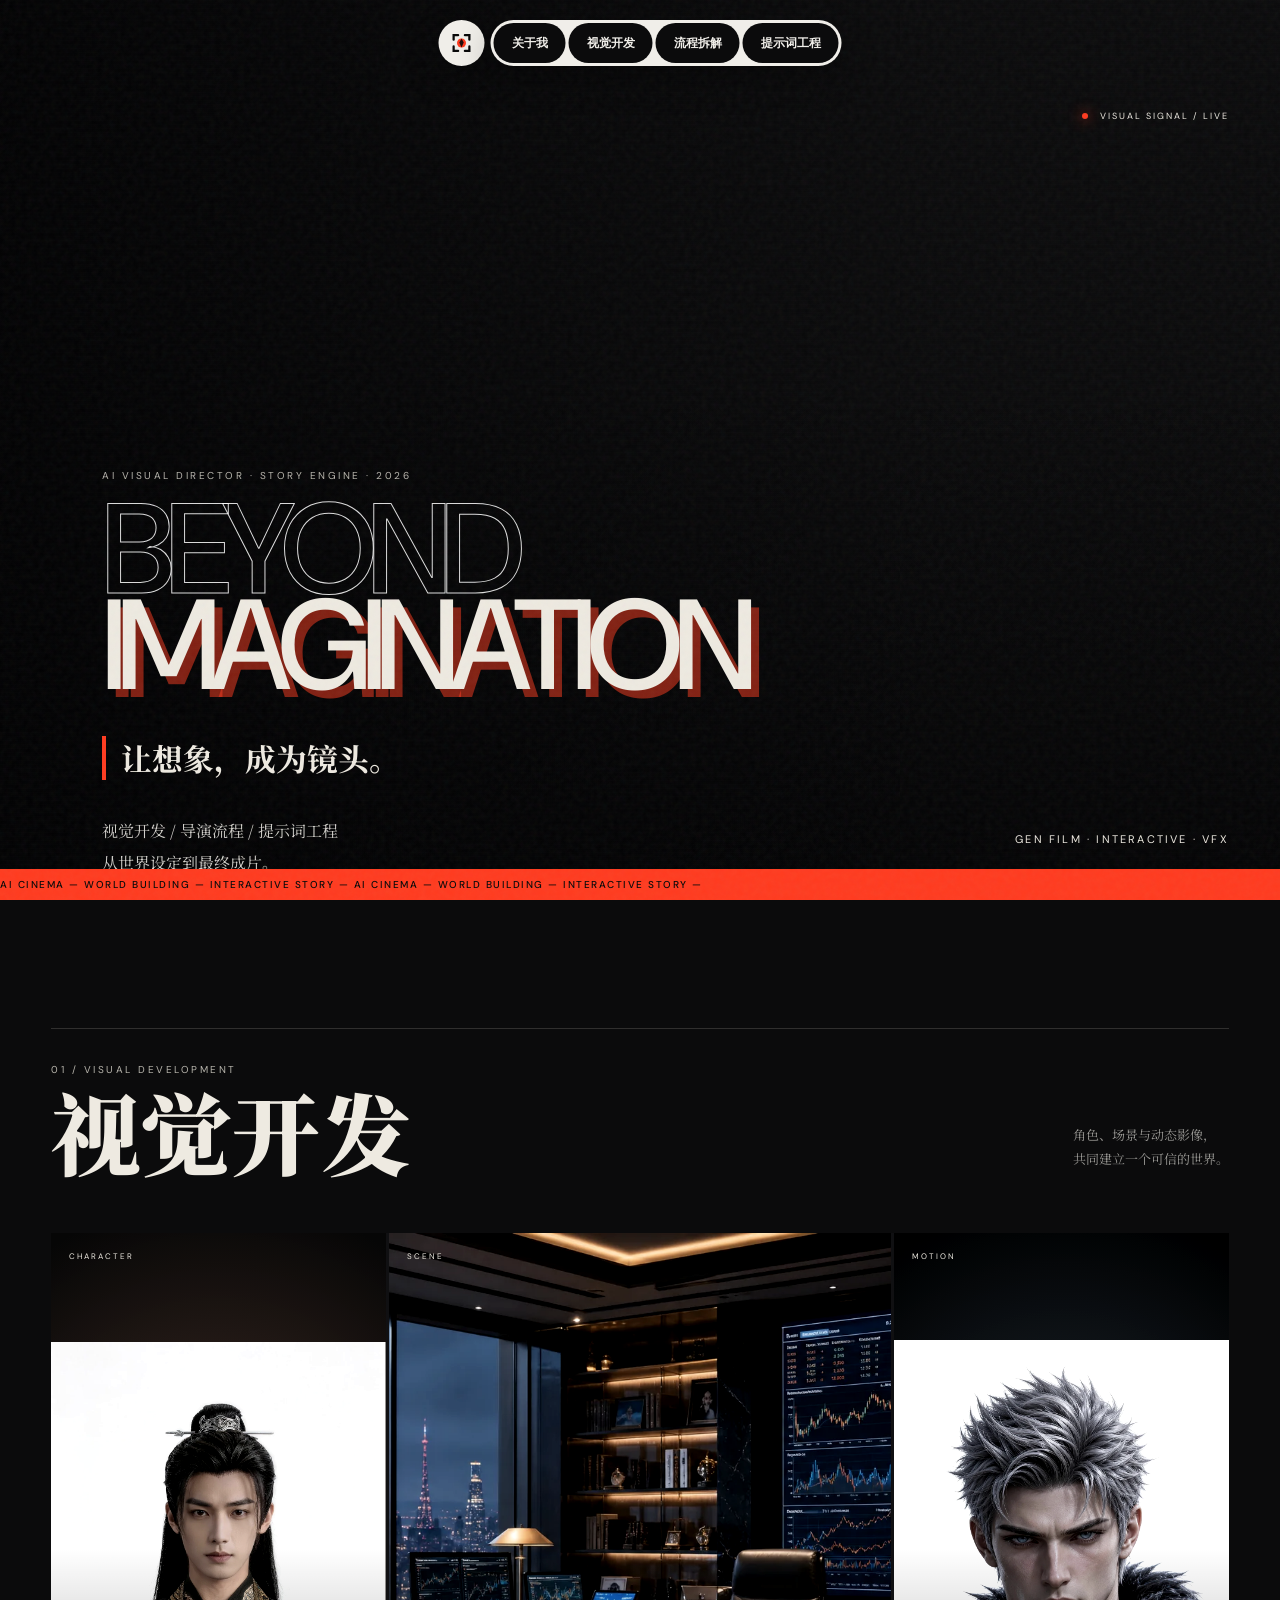
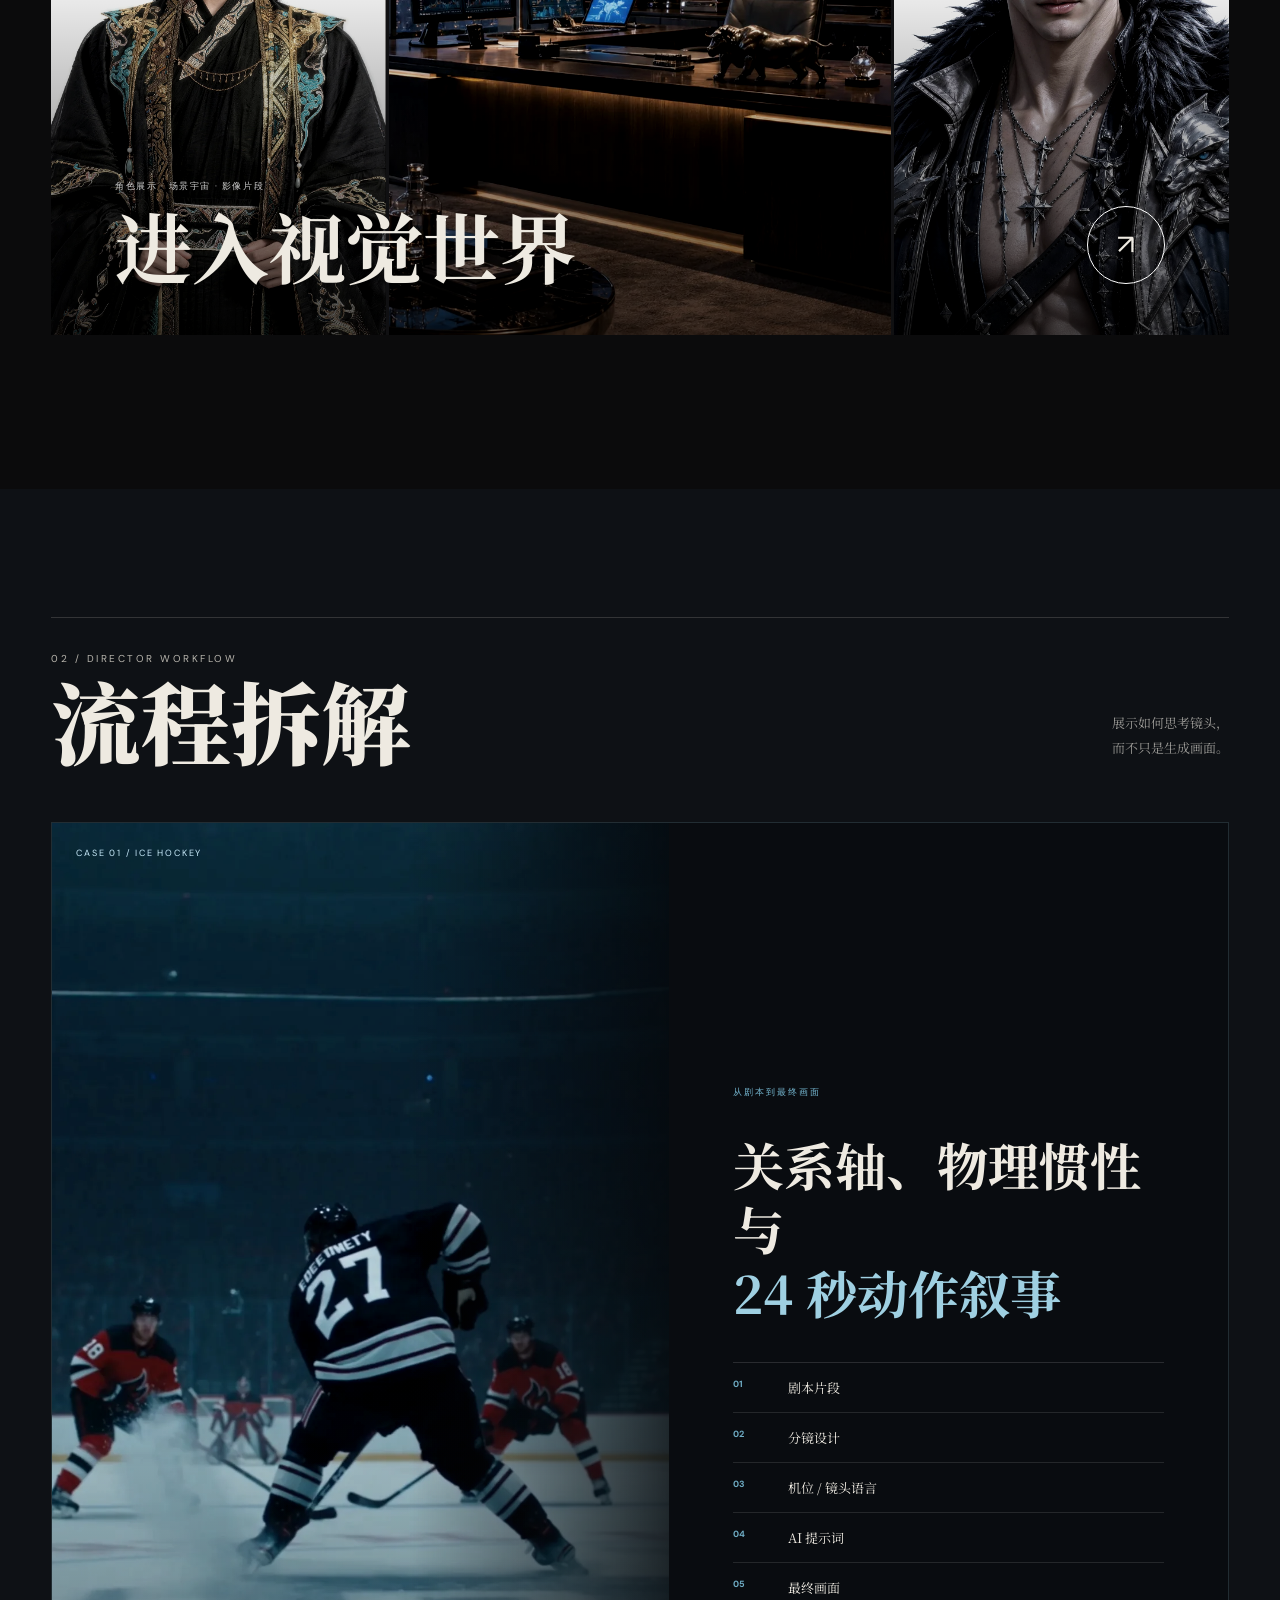
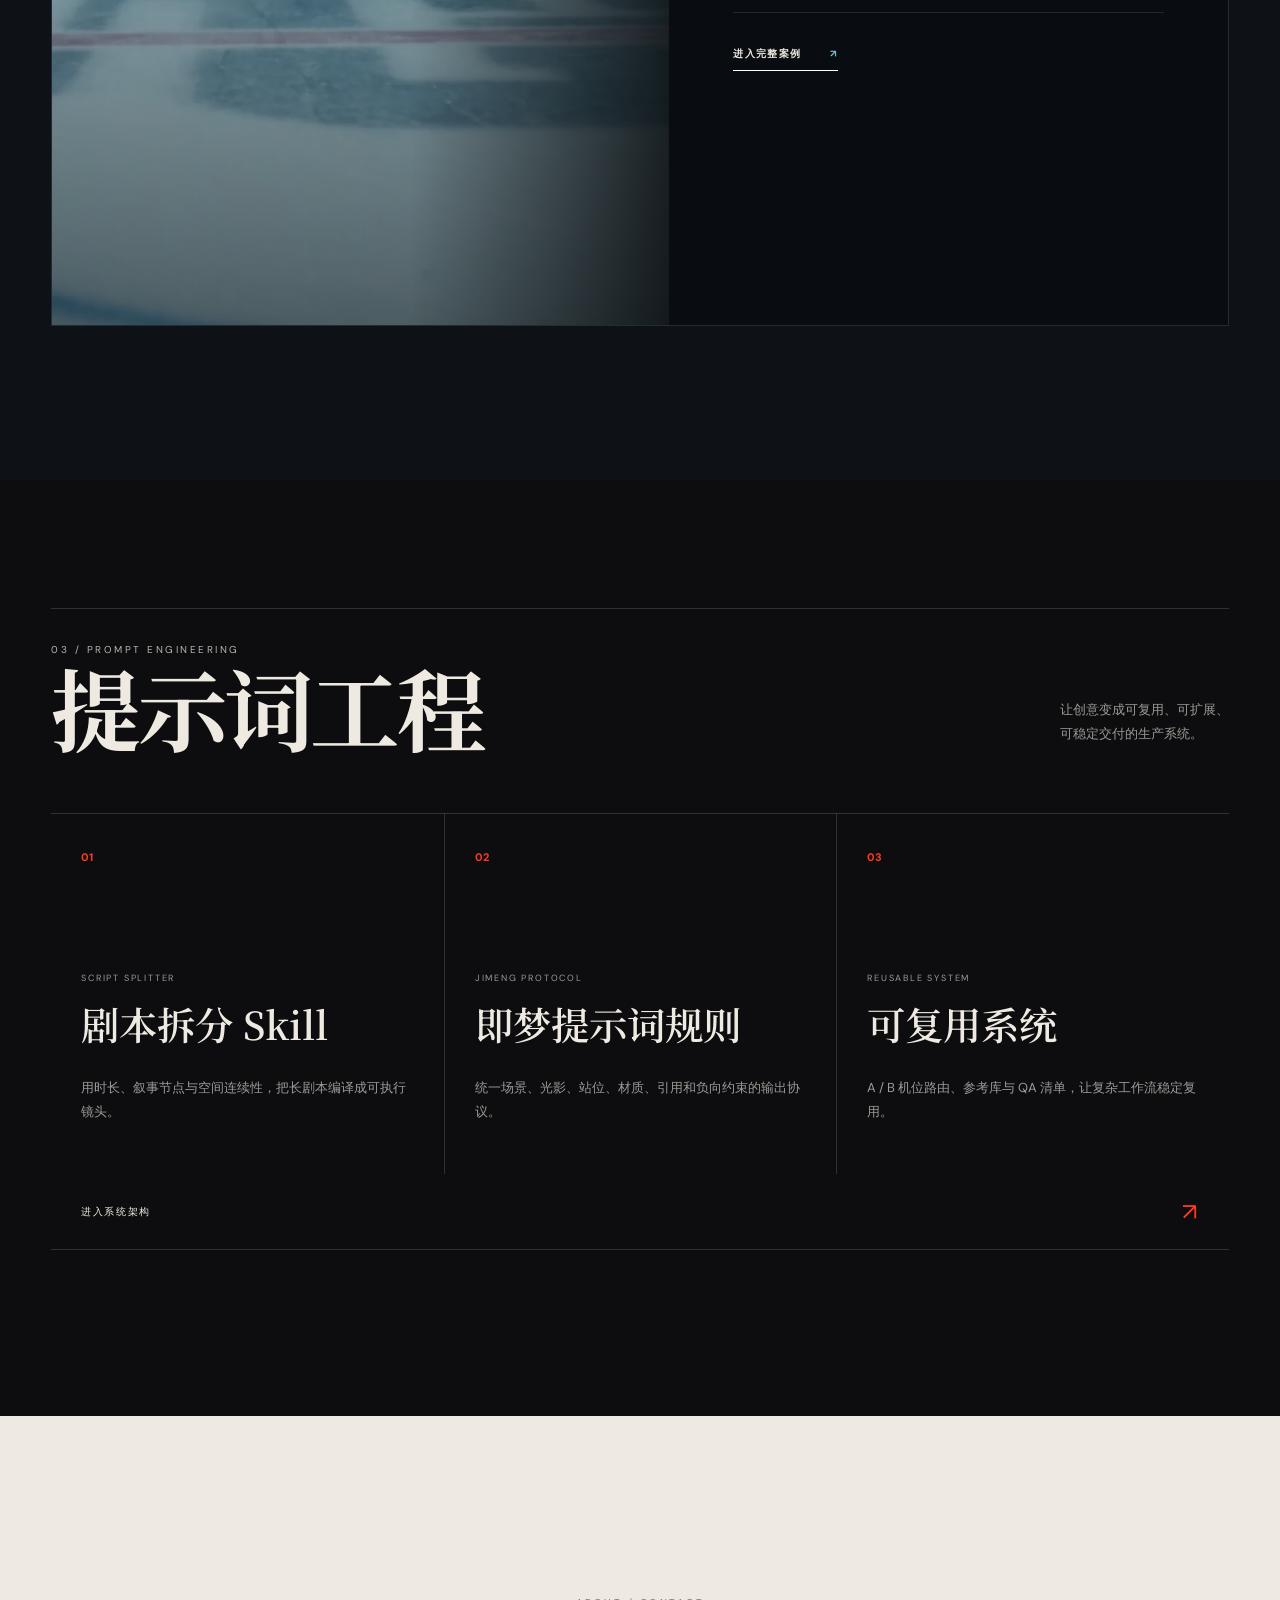
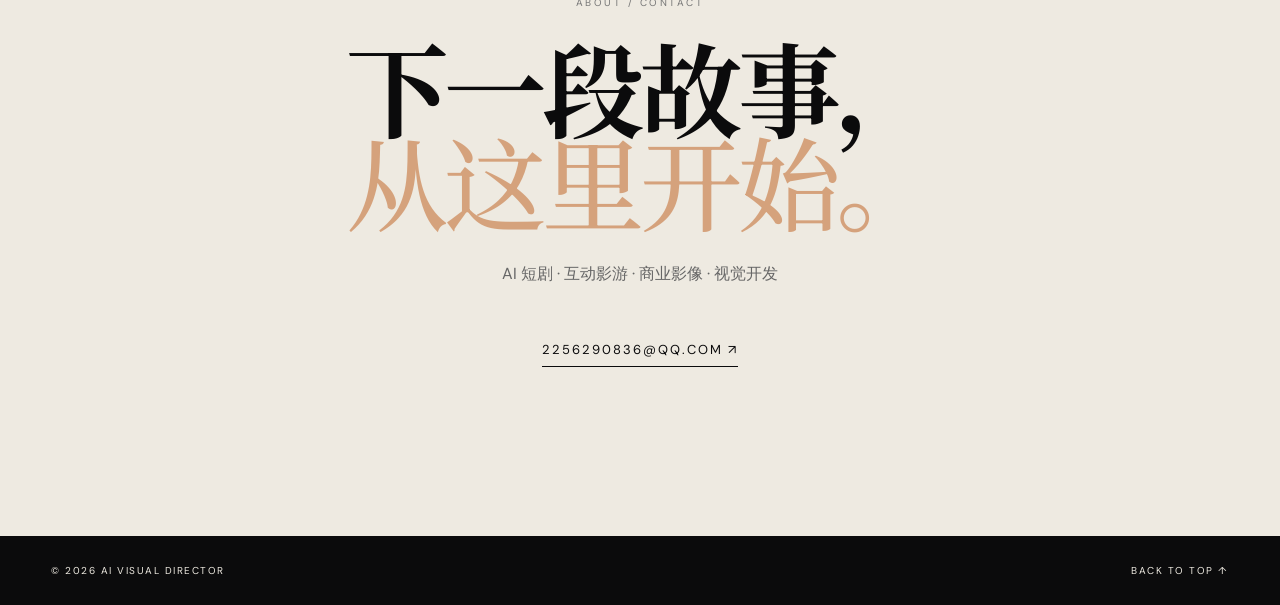
==== commit 6c4571bf: "Perf: WebP images (-168MB), lazy loading, CN-friendly fonts" ====
--- a/index.html
+++ b/index.html
@@ -6,9 +6,9 @@
   <link rel="icon" href="favicon.svg" type="image/svg+xml" />
   <meta name="description" content="曾俊淇 AI 导演个人作品集：视觉开发、导演流程与提示词工程。" />
   <title>曾俊淇｜AI 导演作品集</title>
-  <link rel="preconnect" href="https://fonts.googleapis.com">
-  <link rel="preconnect" href="https://fonts.gstatic.com" crossorigin>
-  <link href="https://fonts.googleapis.com/css2?family=DM+Sans:wght@300;400;500&family=Noto+Serif+SC:wght@500;700;900&display=swap" rel="stylesheet">
+  <link rel="preconnect" href="https://fonts.loli.net">
+  <link rel="preconnect" href="https://gstatic.loli.net" crossorigin>
+  <link href="https://fonts.loli.net/css2?family=DM+Sans:wght@300;400;500&family=Noto+Serif+SC:wght@500;700;900&display=swap" rel="stylesheet">
   <link rel="stylesheet" href="styles.css" />
   <link rel="stylesheet" href="home-portals.css" />
   <link rel="stylesheet" href="prompt.css" />
@@ -20,7 +20,7 @@
 
   <main id="top">
     <section class="hero">
-      <video class="hero-bg" src="assets/videos/epic-war.mp4" autoplay muted loop playsinline preload="auto"></video>
+      <video class="hero-bg" src="assets/videos/epic-war.mp4" autoplay muted loop playsinline preload="metadata"></video>
       <div class="hero-shade"></div>
       <div class="scanline"></div>
       <div class="hero-signal"><i></i> VISUAL SIGNAL / LIVE</div>
@@ -42,9 +42,9 @@
       </div>
       <a class="visual-portal__link reveal" href="visual/index.html" aria-label="进入视觉开发二级页面">
         <div class="visual-triptych">
-          <figure><img src="assets/images/empress-king.png" alt="东方角色视觉开发" /><span>CHARACTER</span></figure>
-          <figure><img src="scenes/scenes/09.webp" alt="场景宇宙视觉开发" /><span>SCENE</span></figure>
-          <figure><img src="assets/images/eternal-wolf.png" alt="暗黑幻想角色视觉" /><span>MOTION</span></figure>
+          <figure><img loading="lazy" src="assets/images/empress-king.webp" alt="东方角色视觉开发" /><span>CHARACTER</span></figure>
+          <figure><img loading="lazy" src="scenes/scenes/09.webp" alt="场景宇宙视觉开发" /><span>SCENE</span></figure>
+          <figure><img loading="lazy" src="assets/images/eternal-wolf.webp" alt="暗黑幻想角色视觉" /><span>MOTION</span></figure>
         </div>
         <div class="portal-copy">
           <span>角色展示 · 场景宇宙 · 影像片段</span>
@@ -60,7 +60,7 @@
         <p>展示如何思考镜头，<br>而不只是生成画面。</p>
       </div>
       <a class="process-portal__link reveal" href="process/index.html" aria-label="进入冰球案例流程拆解二级页面">
-        <div class="process-portal__image"><img src="assets/images/hockey-ambush.png" alt="Ryan 遭遇两名冰球运动员夹击" /><span>CASE 01 / ICE HOCKEY</span></div>
+        <div class="process-portal__image"><img loading="lazy" src="assets/images/hockey-ambush.webp" alt="Ryan 遭遇两名冰球运动员夹击" /><span>CASE 01 / ICE HOCKEY</span></div>
         <div class="process-portal__copy">
           <p>从剧本到最终画面</p>
           <h3>关系轴、物理惯性与<br><em>24 秒动作叙事</em></h3>
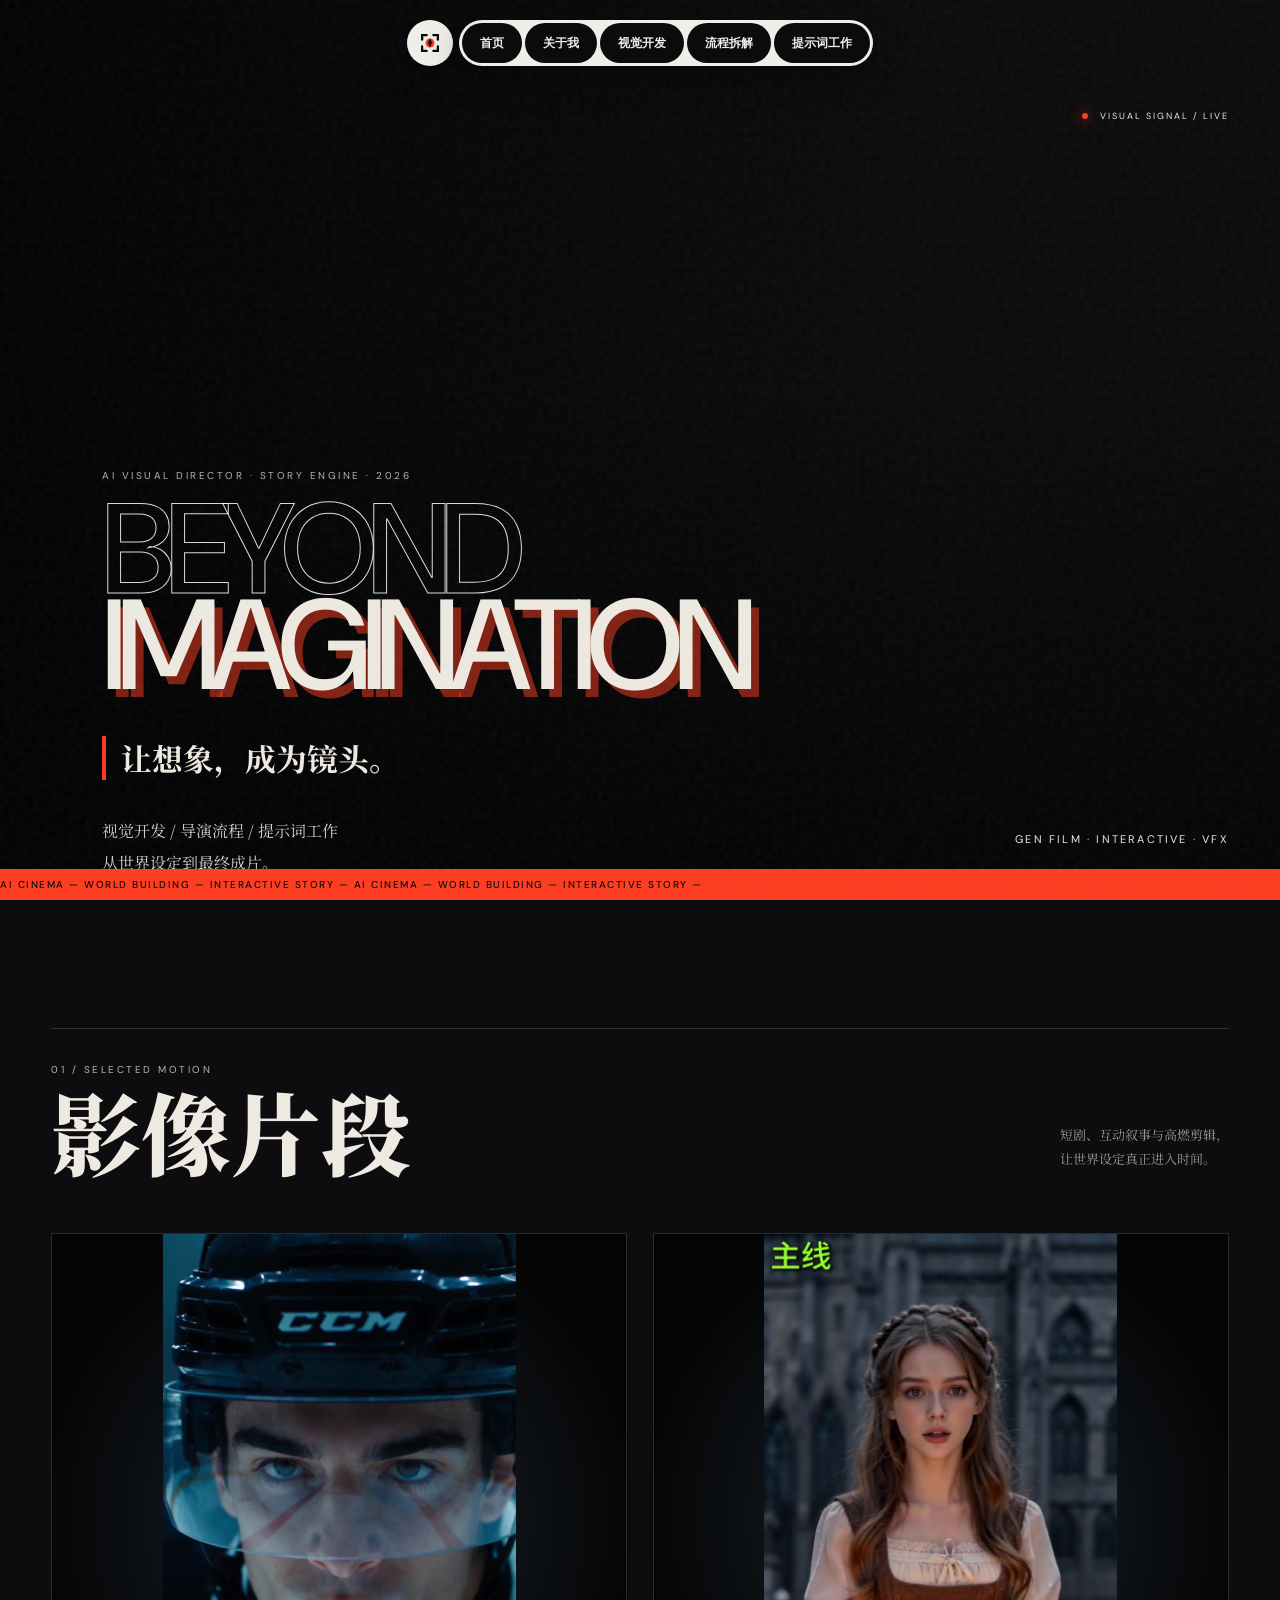
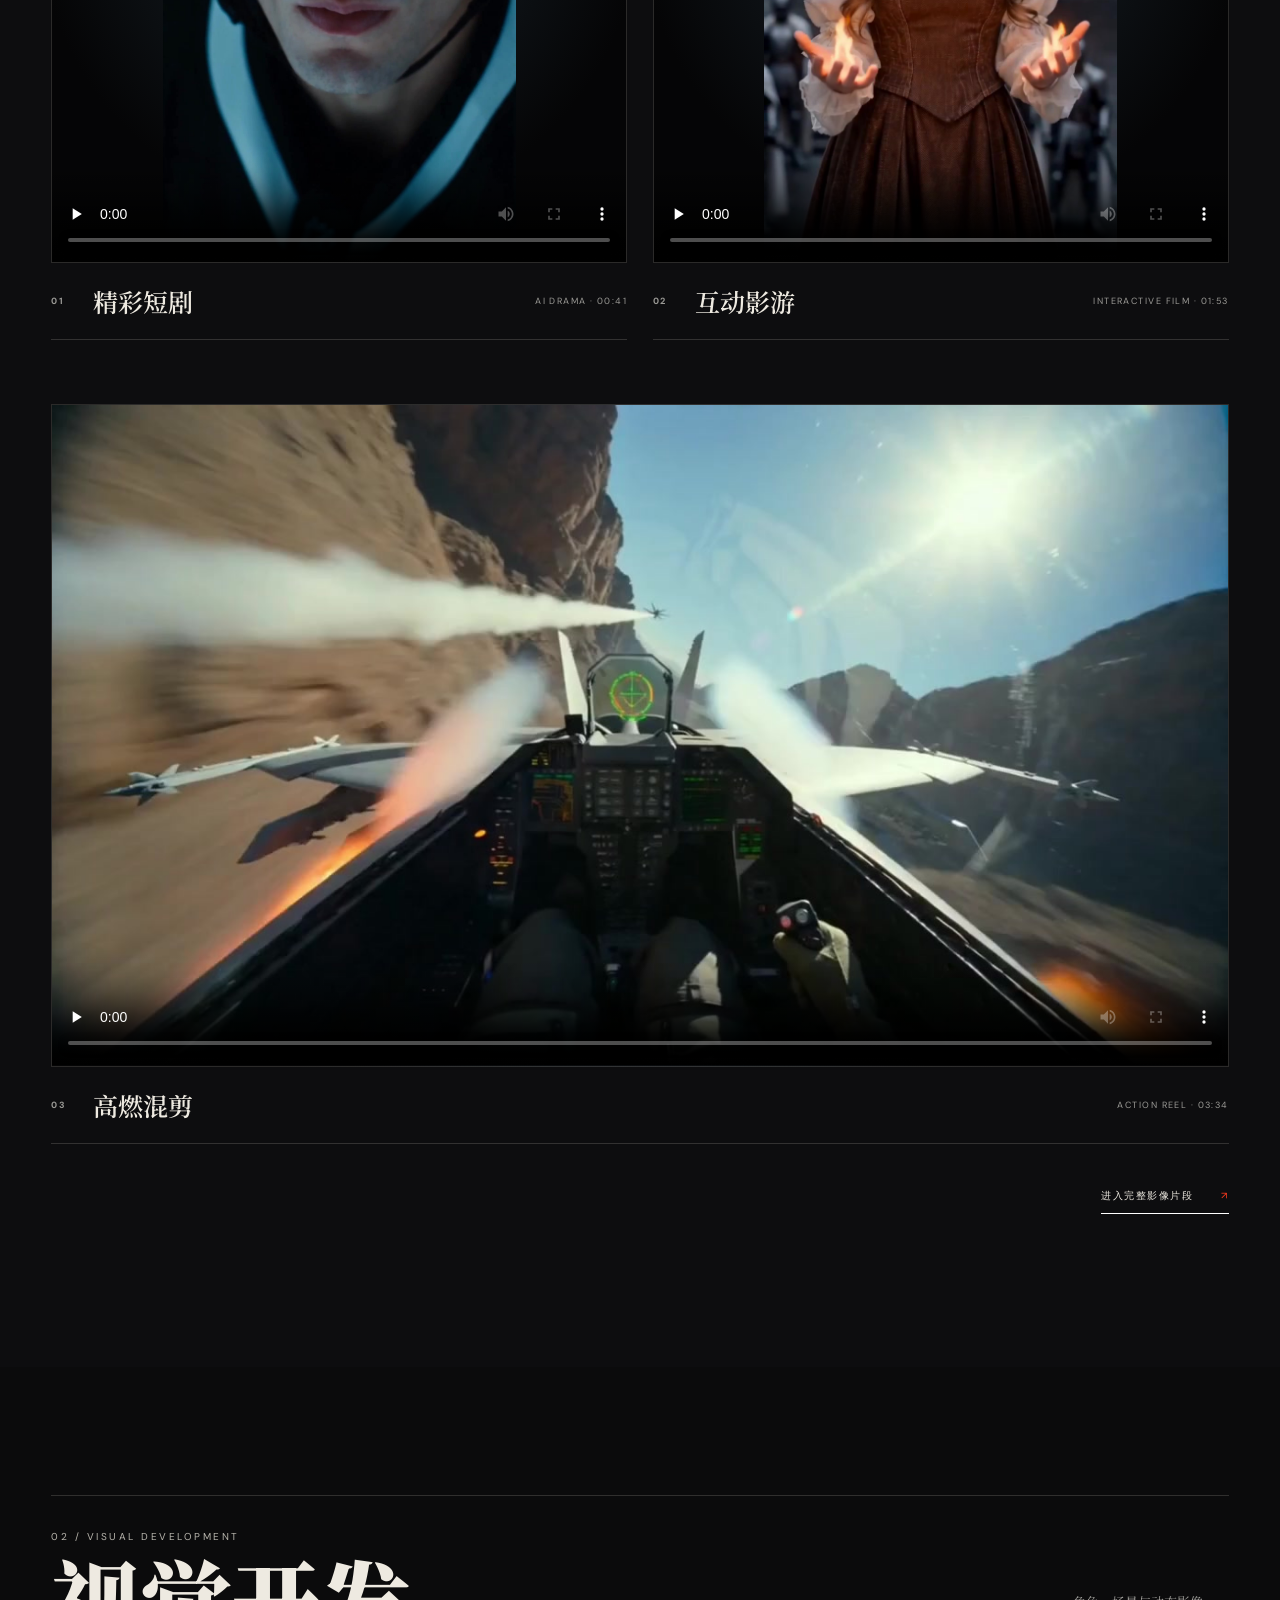
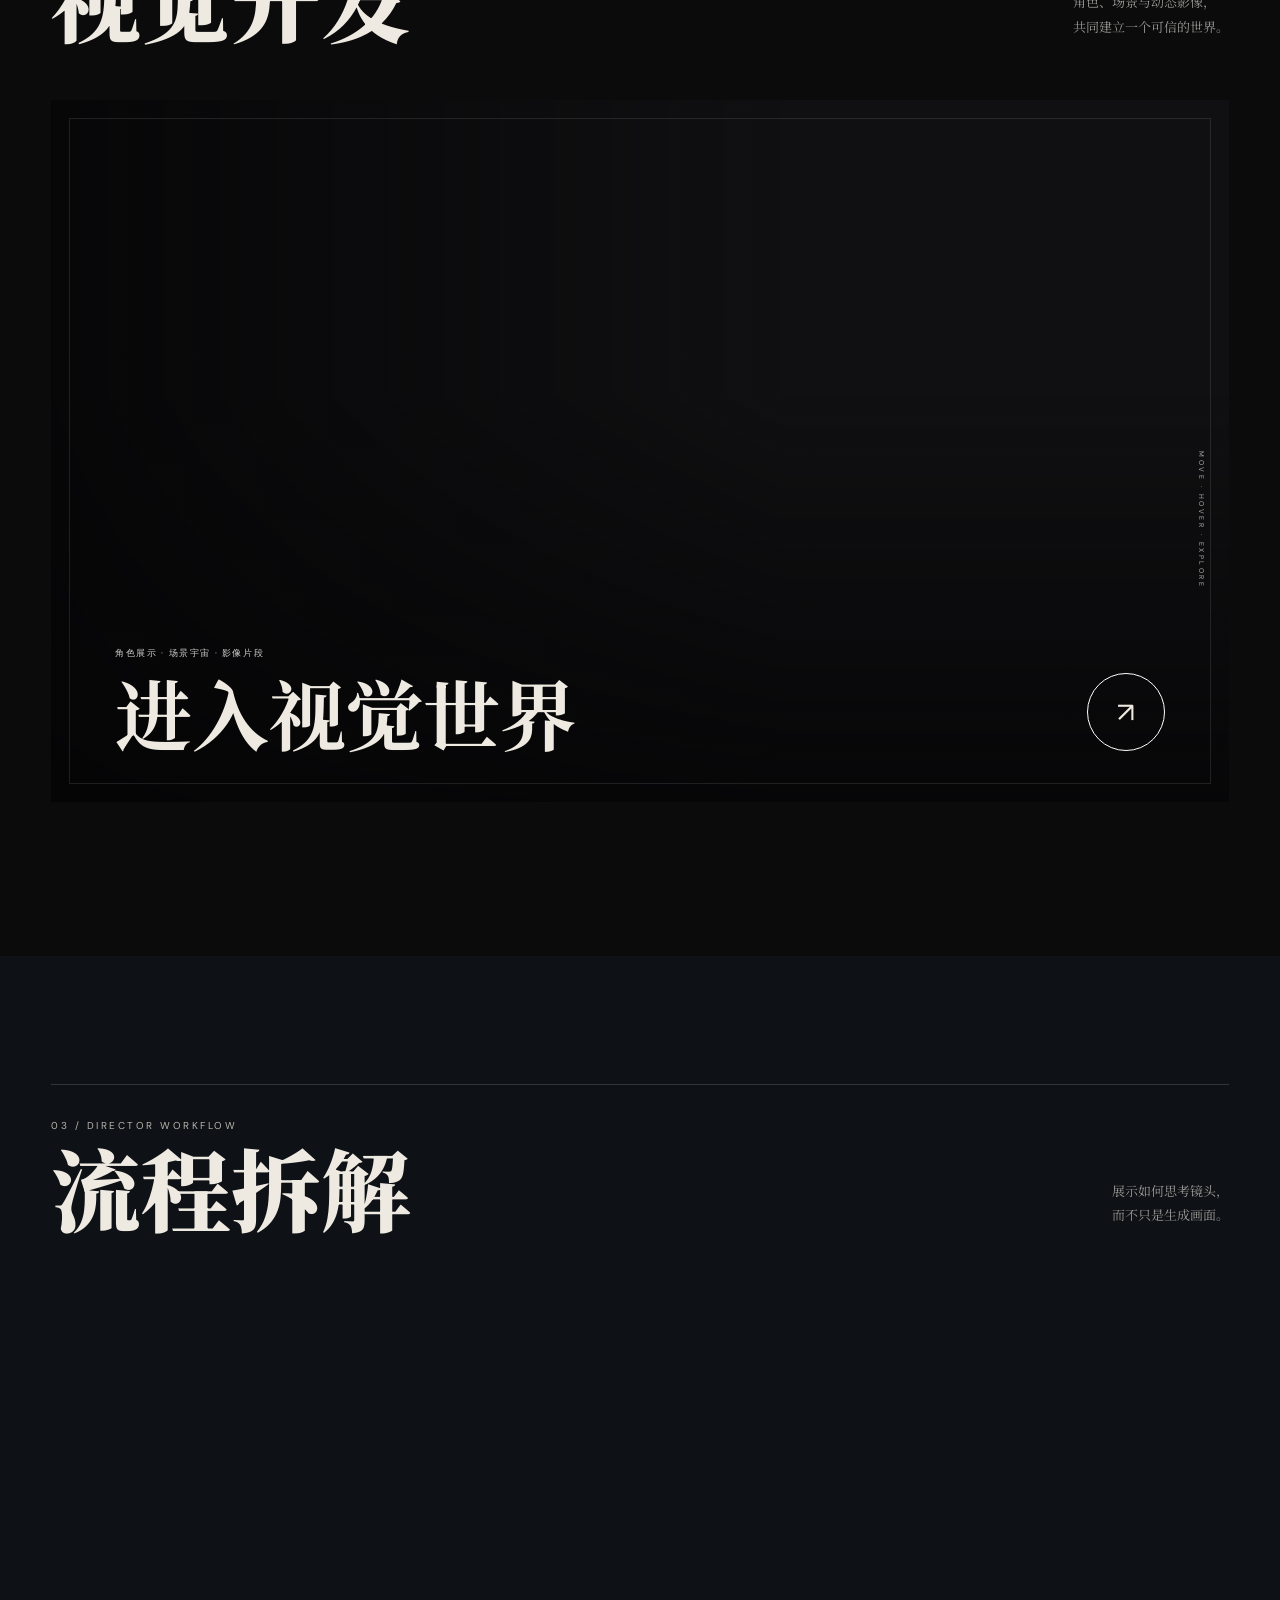
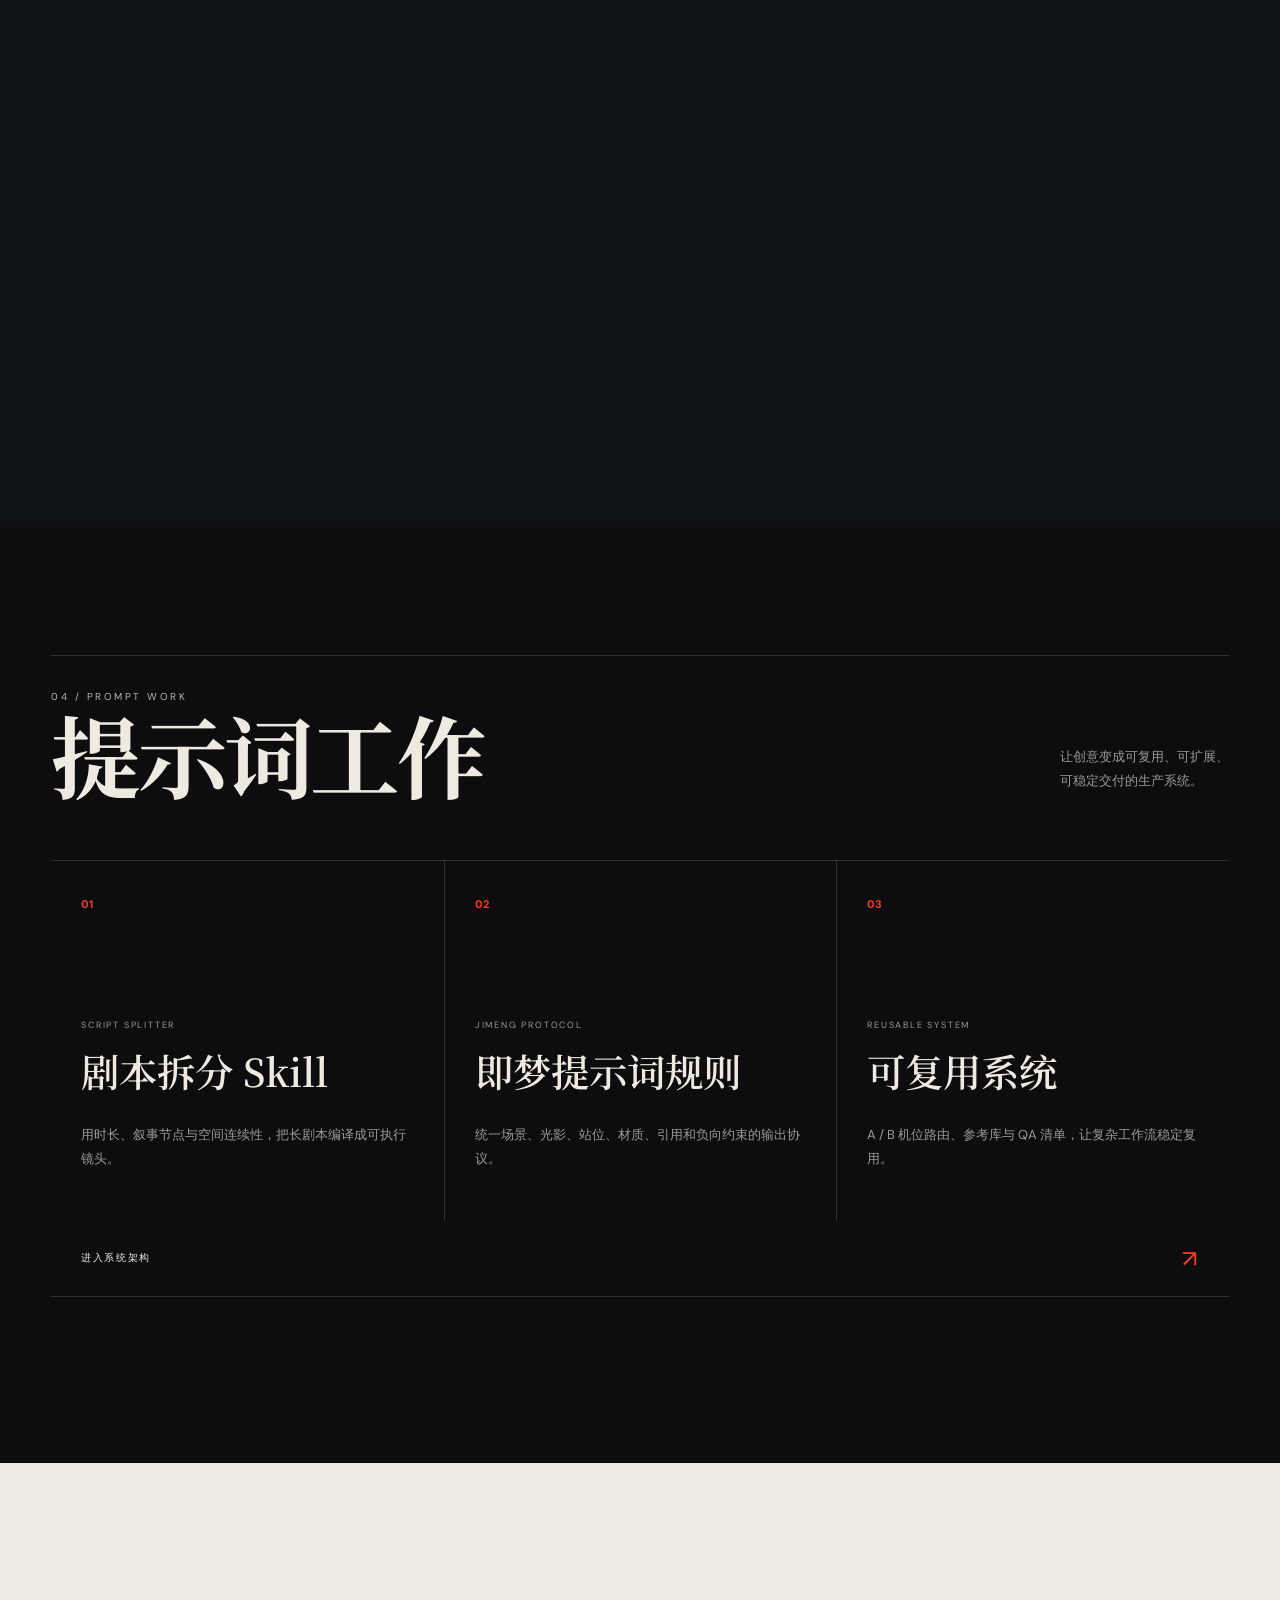
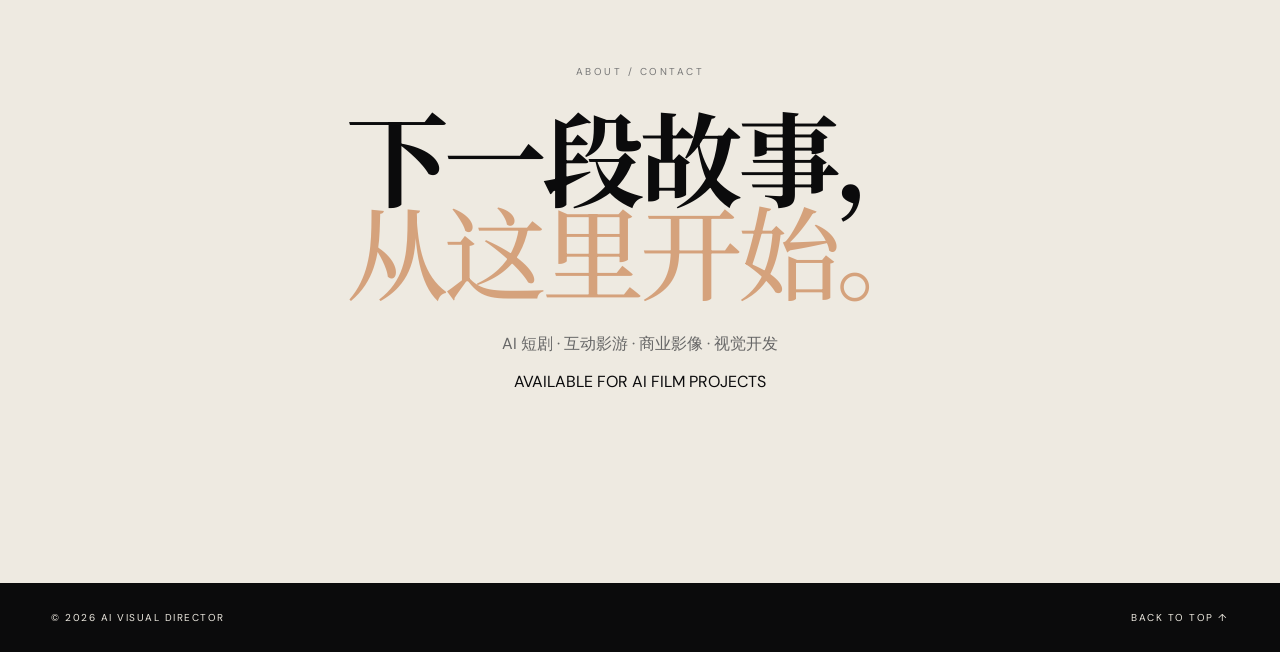
==== commit ea3ed8f7: "Publish refreshed AI director portfolio" ====
--- a/index.html
+++ b/index.html
@@ -4,11 +4,11 @@
   <meta charset="UTF-8" />
   <meta name="viewport" content="width=device-width, initial-scale=1" />
   <link rel="icon" href="favicon.svg" type="image/svg+xml" />
-  <meta name="description" content="曾俊淇 AI 导演个人作品集：视觉开发、导演流程与提示词工程。" />
+  <meta name="description" content="曾俊淇 AI 导演个人作品集：影像片段、视觉开发、导演流程与提示词工作。" />
   <title>曾俊淇｜AI 导演作品集</title>
-  <link rel="preconnect" href="https://fonts.loli.net">
-  <link rel="preconnect" href="https://gstatic.loli.net" crossorigin>
-  <link href="https://fonts.loli.net/css2?family=DM+Sans:wght@300;400;500&family=Noto+Serif+SC:wght@500;700;900&display=swap" rel="stylesheet">
+  <link rel="preconnect" href="https://fonts.googleapis.com">
+  <link rel="preconnect" href="https://fonts.gstatic.com" crossorigin>
+  <link href="https://fonts.googleapis.com/css2?family=DM+Sans:wght@300;400;500&family=Noto+Serif+SC:wght@500;700;900&display=swap" rel="stylesheet">
   <link rel="stylesheet" href="styles.css" />
   <link rel="stylesheet" href="home-portals.css" />
   <link rel="stylesheet" href="prompt.css" />
@@ -20,7 +20,7 @@
 
   <main id="top">
     <section class="hero">
-      <video class="hero-bg" src="assets/videos/epic-war.mp4" autoplay muted loop playsinline preload="metadata"></video>
+      <video class="hero-bg" src="assets/videos/epic-war.mp4" autoplay muted loop playsinline preload="auto"></video>
       <div class="hero-shade"></div>
       <div class="scanline"></div>
       <div class="hero-signal"><i></i> VISUAL SIGNAL / LIVE</div>
@@ -28,39 +28,59 @@
         <p class="eyebrow">AI VISUAL DIRECTOR · STORY ENGINE · 2026</p>
         <h1><span>BEYOND</span><br><em>IMAGINATION</em></h1>
         <p class="hero-cn">让想象，成为镜头。</p>
-        <p class="intro">视觉开发 / 导演流程 / 提示词工程<br>从世界设定到最终成片。</p>
-        <a class="circle-link" href="#visual-development"><span>浏览作品</span><b>↓</b></a>
+        <p class="intro">视觉开发 / 导演流程 / 提示词工作<br>从世界设定到最终成片。</p>
+        <a class="circle-link" href="#selected-motion"><span>浏览作品</span><b>↓</b></a>
       </div>
       <div class="hero-index">GEN FILM · INTERACTIVE · VFX</div>
       <div class="marquee"><div>AI CINEMA — WORLD BUILDING — INTERACTIVE STORY — AI CINEMA — WORLD BUILDING — INTERACTIVE STORY —</div></div>
     </section>
 
+    <section id="selected-motion" class="home-module home-motion">
+      <div class="module-heading reveal">
+        <div><p class="eyebrow">01 / SELECTED MOTION</p><h2>影像片段</h2></div>
+        <p>短剧、互动叙事与高燃剪辑，<br>让世界设定真正进入时间。</p>
+      </div>
+      <div class="home-motion__grid reveal">
+        <article class="home-motion__item home-motion__item--portrait">
+          <video src="assets/videos/drama-highlight.mp4" poster="assets/videos/drama-highlight-poster.jpg" controls playsinline preload="none"></video>
+          <div><b>01</b><h3>精彩短剧</h3><span>AI DRAMA · 00:41</span></div>
+        </article>
+        <article class="home-motion__item home-motion__item--portrait">
+          <video src="assets/videos/interactive-film.mp4" poster="assets/videos/interactive-film-poster.jpg" controls playsinline preload="none"></video>
+          <div><b>02</b><h3>互动影游</h3><span>INTERACTIVE FILM · 01:53</span></div>
+        </article>
+        <article class="home-motion__item home-motion__item--landscape">
+          <video src="assets/videos/hype-reel.mp4" poster="assets/videos/hype-reel-poster.jpg" controls playsinline preload="none"></video>
+          <div><b>03</b><h3>高燃混剪</h3><span>ACTION REEL · 03:34</span></div>
+        </article>
+      </div>
+      <a class="home-motion__more reveal" href="visual/index.html#motion">进入完整影像片段 <i>↗</i></a>
+    </section>
+
     <section id="visual-development" class="home-module visual-portal">
       <div class="module-heading reveal">
-        <div><p class="eyebrow">01 / VISUAL DEVELOPMENT</p><h2>视觉开发</h2></div>
+        <div><p class="eyebrow">02 / VISUAL DEVELOPMENT</p><h2>视觉开发</h2></div>
         <p>角色、场景与动态影像，<br>共同建立一个可信的世界。</p>
       </div>
-      <a class="visual-portal__link reveal" href="visual/index.html" aria-label="进入视觉开发二级页面">
-        <div class="visual-triptych">
-          <figure><img loading="lazy" src="assets/images/empress-king.webp" alt="东方角色视觉开发" /><span>CHARACTER</span></figure>
-          <figure><img loading="lazy" src="scenes/scenes/09.webp" alt="场景宇宙视觉开发" /><span>SCENE</span></figure>
-          <figure><img loading="lazy" src="assets/images/eternal-wolf.webp" alt="暗黑幻想角色视觉" /><span>MOTION</span></figure>
-        </div>
-        <div class="portal-copy">
+      <div class="visual-portal__link reveal">
+        <div id="home-drift-wall" class="home-drift-wall" aria-label="漂移场景图片墙"></div>
+        <div class="visual-portal__shade"></div>
+        <a class="portal-copy" href="visual/index.html" aria-label="进入视觉开发二级页面">
           <span>角色展示 · 场景宇宙 · 影像片段</span>
           <h3>进入视觉世界</h3>
           <i>↗</i>
-        </div>
-      </a>
+        </a>
+        <small class="visual-portal__hint">MOVE · HOVER · EXPLORE</small>
+      </div>
     </section>
 
     <section id="process" class="home-module process-portal">
       <div class="module-heading reveal">
-        <div><p class="eyebrow">02 / DIRECTOR WORKFLOW</p><h2>流程拆解</h2></div>
+        <div><p class="eyebrow">03 / DIRECTOR WORKFLOW</p><h2>流程拆解</h2></div>
         <p>展示如何思考镜头，<br>而不只是生成画面。</p>
       </div>
       <a class="process-portal__link reveal" href="process/index.html" aria-label="进入冰球案例流程拆解二级页面">
-        <div class="process-portal__image"><img loading="lazy" src="assets/images/hockey-ambush.webp" alt="Ryan 遭遇两名冰球运动员夹击" /><span>CASE 01 / ICE HOCKEY</span></div>
+          <div class="process-portal__image"><img src="assets/images/hockey-ambush.webp" alt="Ryan 遭遇两名冰球运动员夹击" /><span>CASE 01 / ICE HOCKEY</span></div>
         <div class="process-portal__copy">
           <p>从剧本到最终画面</p>
           <h3>关系轴、物理惯性与<br><em>24 秒动作叙事</em></h3>
@@ -77,8 +97,8 @@
     </section>
 
     <section id="prompt-engineering" class="prompt-engineering">
-      <div class="section-head reveal"><div><p class="eyebrow">03 / PROMPT ENGINEERING</p><h2>提示词工程</h2></div><p>让创意变成可复用、可扩展、<br>可稳定交付的生产系统。</p></div>
-      <a class="prompt-system-entry reveal" href="prompt/index.html" aria-label="进入提示词工程可复用系统二级页面">
+      <div class="section-head reveal"><div><p class="eyebrow">04 / PROMPT WORK</p><h2>提示词工作</h2></div><p>让创意变成可复用、可扩展、<br>可稳定交付的生产系统。</p></div>
+      <a class="prompt-system-entry reveal" href="prompt/index.html" aria-label="进入提示词工作可复用系统二级页面">
         <div class="prompt-grid">
           <article><b>01</b><span>SCRIPT SPLITTER</span><h3>剧本拆分 Skill</h3><p>用时长、叙事节点与空间连续性，把长剧本编译成可执行镜头。</p></article>
           <article><b>02</b><span>JIMENG PROTOCOL</span><h3>即梦提示词规则</h3><p>统一场景、光影、站位、材质、引用和负向约束的输出协议。</p></article>
@@ -92,7 +112,7 @@
       <p class="eyebrow">ABOUT / CONTACT</p>
       <h2>下一段故事，<br><em>从这里开始。</em></h2>
       <p>AI 短剧 · 互动影游 · 商业影像 · 视觉开发</p>
-      <a href="mailto:2256290836@qq.com">2256290836@QQ.COM ↗</a>
+          <span>AVAILABLE FOR AI FILM PROJECTS</span>
     </section>
   </main>
   <footer><span>© 2026 AI VISUAL DIRECTOR</span><a href="#top">BACK TO TOP ↑</a></footer>
--- a/styles.css
+++ b/styles.css
@@ -16,4 +16,6 @@
 @keyframes marquee{to{transform:translateX(-50%)}}@keyframes pulse{50%{opacity:.35;transform:scale(.7)}}
 @media(max-width:760px){.hero h1{font-size:16vw}.hero-cn{margin-top:30px}.hero-signal{top:90px}.project-collage .cutout{width:68%;right:-8%}.project-collage .architecture{width:82%}}
 
+.home-page .hero-bg{position:absolute;inset:0;display:block;width:100%;height:100%;object-fit:cover;object-position:center center;transform:scale(1.025)}
+
 .scene-entry{height:92vh;min-height:720px;position:relative;overflow:hidden;margin:8vw 4vw 12vw;background:#101012}.scene-entry-bg{position:absolute;inset:0;display:grid;grid-template-columns:1fr 1.35fr 1fr;gap:4px;transform:scale(1.04)}.scene-entry-bg img{width:100%;height:100%;object-fit:cover;filter:saturate(.72) contrast(1.12);transition:transform 1.2s cubic-bezier(.2,.7,.2,1)}.scene-entry:hover .scene-entry-bg img:first-child{transform:translateY(-2%)}.scene-entry:hover .scene-entry-bg img:nth-child(2){transform:scale(1.035)}.scene-entry:hover .scene-entry-bg img:last-child{transform:translateY(2%)}.scene-entry-shade{position:absolute;inset:0;background:linear-gradient(90deg,rgba(4,4,5,.9),rgba(4,4,5,.15) 72%),linear-gradient(0deg,rgba(4,4,5,.66),transparent 60%)}.scene-entry-copy{position:absolute;z-index:2;left:6vw;top:50%;transform:translateY(-50%)}.scene-entry h2{font:900 clamp(64px,10vw,150px)/.85 "Noto Serif SC",serif;margin:25px 0}.scene-entry h2 span{display:block;color:transparent;-webkit-text-stroke:1px #fff}.scene-entry-copy>p:not(.eyebrow){font:14px/2 "Noto Serif SC",serif;color:#ccc}.scene-entry-copy a{display:flex;align-items:center;gap:45px;width:max-content;margin-top:38px;border-bottom:1px solid #fff;padding:0 0 12px;font-size:10px;letter-spacing:.16em}.scene-entry-copy a i{font-size:23px;font-style:normal;color:var(--accent)}.scene-count{position:absolute;right:28px;bottom:25px;font-size:9px;letter-spacing:.2em}.scene-entry:after{content:"DRAG · EXPLORE · OPEN";position:absolute;right:-94px;top:50%;transform:rotate(90deg);font-size:8px;letter-spacing:.4em;color:#aaa}@media(max-width:760px){.scene-entry{margin:20vw 20px;height:82vh;min-height:640px}.scene-entry-bg{grid-template-columns:1fr}.scene-entry-bg img:not(:nth-child(2)){display:none}.scene-entry-copy{left:24px;right:24px}.scene-entry h2{font-size:21vw}.scene-entry-copy>p:not(.eyebrow){font-size:12px}.scene-entry:after{display:none}}
--- a/home-portals.css
+++ b/home-portals.css
@@ -2,8 +2,15 @@
 
 .visual-portal{background:#0b0b0c}.visual-portal__link{position:relative;display:block;height:min(78vh,850px);min-height:620px;overflow:hidden;background:#101012}.visual-triptych{position:absolute;inset:0;display:grid;grid-template-columns:.9fr 1.35fr .9fr;gap:3px}.visual-triptych figure{position:relative;margin:0;overflow:hidden;background:#171719}.visual-triptych figure:after{content:"";position:absolute;inset:0;background:linear-gradient(0deg,rgba(0,0,0,.65),transparent 55%)}.visual-triptych img{width:100%;height:100%;object-fit:cover;filter:saturate(.72) contrast(1.1);transition:transform .9s cubic-bezier(.2,.7,.2,1),filter .7s}.visual-triptych figure:first-child img,.visual-triptych figure:last-child img{object-fit:contain;object-position:center bottom;background:radial-gradient(circle at 50% 38%,#493229,#111 65%)}.visual-triptych figure:last-child img{background:radial-gradient(circle at 50% 38%,#263039,#090a0b 65%)}.visual-triptych figure span{position:absolute;z-index:2;left:18px;top:18px;font-size:8px;letter-spacing:.24em}.visual-portal__link:hover img{transform:scale(1.035);filter:saturate(.92) contrast(1.07)}.portal-copy{position:absolute;z-index:3;left:5vw;right:5vw;bottom:4vw;display:grid;grid-template-columns:1fr auto;align-items:end}.portal-copy>span{grid-column:1;font-size:9px;letter-spacing:.18em;color:#ccc}.portal-copy h3{grid-column:1;font:700 clamp(42px,6vw,88px)/1 "Noto Serif SC",serif;margin:14px 0 0}.portal-copy i{grid-column:2;grid-row:1/3;display:grid;place-items:center;width:78px;height:78px;border:1px solid #fff;border-radius:50%;font-size:28px;font-style:normal;transition:.3s}.visual-portal__link:hover .portal-copy i{background:#fff;color:#090909;transform:rotate(45deg)}
 
-.process-portal{background:#0e1115}.process-portal__link{display:grid;grid-template-columns:1.05fr .95fr;min-height:760px;border:1px solid rgba(162,205,222,.17);background:#090c10}.process-portal__image{position:relative;overflow:hidden}.process-portal__image:after{content:"";position:absolute;inset:0;background:linear-gradient(90deg,transparent 58%,rgba(5,8,11,.8)),linear-gradient(0deg,rgba(3,6,9,.55),transparent 50%)}.process-portal__image img{width:100%;height:100%;object-fit:cover;filter:saturate(.74) contrast(1.08);transition:transform .85s,filter .7s}.process-portal__image span{position:absolute;z-index:2;left:24px;top:24px;font-size:9px;letter-spacing:.2em;color:#c8eafa}.process-portal__link:hover .process-portal__image img{transform:scale(1.025);filter:saturate(.92) contrast(1.05)}.process-portal__copy{padding:7vw 5vw;display:flex;flex-direction:column;justify-content:center}.process-portal__copy>p{font-size:9px;letter-spacing:.22em;color:#75b7d0}.process-portal__copy h3{font:700 clamp(37px,4vw,62px)/1.25 "Noto Serif SC",serif;margin:24px 0 38px}.process-portal__copy h3 em{font-style:normal;color:#9fd0e2}.process-portal__copy ol{list-style:none;margin:0;padding:0;border-top:1px solid rgba(255,255,255,.13)}.process-portal__copy li{display:grid;grid-template-columns:45px 1fr;gap:10px;padding:15px 0;border-bottom:1px solid rgba(255,255,255,.11)}.process-portal__copy li b{font-size:9px;color:#6fadc5}.process-portal__copy li span{font:13px "Noto Serif SC",serif}.process-portal__copy>strong{margin-top:34px;width:max-content;border-bottom:1px solid #fff;padding-bottom:9px;font-size:10px;letter-spacing:.13em}.process-portal__copy>strong i{font-style:normal;color:#75bad4;margin-left:25px}
+.process-portal{background:#0e1115}.process-portal__link{display:grid;grid-template-columns:1.05fr .95fr;height:min(76vh,700px);min-height:500px;max-height:calc(100vh - 72px);border:1px solid rgba(162,205,222,.17);background:#090c10}.process-portal__image{position:relative;overflow:hidden}.process-portal__image:after{content:"";position:absolute;inset:0;background:linear-gradient(90deg,transparent 58%,rgba(5,8,11,.8)),linear-gradient(0deg,rgba(3,6,9,.55),transparent 50%)}.process-portal__image img{width:100%;height:100%;object-fit:cover;filter:saturate(.74) contrast(1.08);transition:transform .85s,filter .7s}.process-portal__image span{position:absolute;z-index:2;left:24px;top:24px;font-size:9px;letter-spacing:.2em;color:#c8eafa}.process-portal__link:hover .process-portal__image img{transform:scale(1.025);filter:saturate(.92) contrast(1.05)}.process-portal__copy{padding:3.5vw 4.5vw;display:flex;flex-direction:column;justify-content:center}.process-portal__copy>p{font-size:9px;letter-spacing:.22em;color:#75b7d0}.process-portal__copy h3{font:700 clamp(31px,3.4vw,52px)/1.2 "Noto Serif SC",serif;margin:16px 0 22px}.process-portal__copy h3 em{font-style:normal;color:#9fd0e2}.process-portal__copy ol{list-style:none;margin:0;padding:0;border-top:1px solid rgba(255,255,255,.13)}.process-portal__copy li{display:grid;grid-template-columns:40px 1fr;gap:8px;padding:10px 0;border-bottom:1px solid rgba(255,255,255,.11)}.process-portal__copy li b{font-size:9px;color:#6fadc5}.process-portal__copy li span{font:12px "Noto Serif SC",serif}.process-portal__copy>strong{margin-top:22px;width:max-content;border-bottom:1px solid #fff;padding-bottom:8px;font-size:9px;letter-spacing:.13em}.process-portal__copy>strong i{font-style:normal;color:#75bad4;margin-left:25px}
 
 .home-page .prompt-engineering{padding-top:10vw}.home-page .prompt-engineering .section-head h2{font-size:clamp(48px,7vw,102px)}
 
-@media(max-width:760px){.home-module{padding:24vw 20px}.module-heading{display:block;margin-bottom:32px}.module-heading>p{margin-top:20px}.visual-portal__link{height:72vh;min-height:600px}.visual-triptych{grid-template-columns:1fr}.visual-triptych figure:not(:nth-child(2)){display:none}.portal-copy{left:24px;right:24px;bottom:28px}.portal-copy h3{font-size:12vw}.portal-copy i{width:58px;height:58px}.process-portal__link{grid-template-columns:1fr;min-height:0}.process-portal__image{height:70vh}.process-portal__image:after{background:linear-gradient(0deg,#070a0d,transparent 55%)}.process-portal__copy{padding:45px 24px 55px}.process-portal__copy h3{font-size:10vw}.home-page .prompt-engineering{padding-top:24vw}}
+/* Selected motion on home */
+.home-motion{background:#0d0d0f}.home-motion__grid{display:grid;grid-template-columns:1fr 1fr;gap:5vw 2vw;align-items:start}.home-motion__item{min-width:0}.home-motion__item--landscape{grid-column:1/-1}.home-motion__item video{display:block;width:100%;height:min(70vh,760px);object-fit:contain;background:radial-gradient(circle at 50% 45%,#1a242c,#050506 67%);border:1px solid var(--line)}.home-motion__item--landscape video{height:auto;aspect-ratio:16/9;object-fit:cover}.home-motion__item>div{display:grid;grid-template-columns:42px 1fr auto;align-items:center;padding:20px 0;border-bottom:1px solid var(--line)}.home-motion__item>div>b,.home-motion__item>div>span{font-size:9px;letter-spacing:.16em;color:var(--muted)}.home-motion__item h3{font:600 25px "Noto Serif SC",serif;margin:0}.home-motion__more{display:flex;width:max-content;gap:28px;margin:45px 0 0 auto;padding-bottom:10px;border-bottom:1px solid #fff;font-size:10px;letter-spacing:.15em}.home-motion__more i{font-style:normal;color:var(--accent)}
+
+/* React Bits DriftWall portal */
+.home-drift-wall{position:absolute;inset:-11%;z-index:1}.visual-portal__shade{position:absolute;z-index:2;inset:0;pointer-events:none;background:linear-gradient(90deg,rgba(5,5,6,.82),transparent 62%),linear-gradient(0deg,rgba(5,5,6,.84),transparent 58%)}.portal-copy{z-index:4}.visual-portal__hint{position:absolute;z-index:4;right:23px;top:50%;writing-mode:vertical-rl;font-size:7px;letter-spacing:.36em;color:#aaa;pointer-events:none}.visual-portal__link:after{content:"";position:absolute;z-index:3;inset:18px;border:1px solid rgba(255,255,255,.1);pointer-events:none}.visual-portal__link:hover .portal-copy i{background:#fff;color:#090909;transform:rotate(45deg)}
+.visual-portal__link:hover .drift-wall__tile img{transform:none;filter:grayscale(var(--dw-gray)) saturate(.92)}.visual-portal__link:hover .drift-wall__tile.is-active img{filter:grayscale(0) saturate(1.05)}
+
+@media(max-width:760px){.home-module{padding:24vw 20px}.module-heading{display:block;margin-bottom:32px}.module-heading>p{margin-top:20px}.home-motion__grid{display:block}.home-motion__item{margin-bottom:15vw}.home-motion__item video{height:auto;aspect-ratio:9/16}.home-motion__item--landscape video{aspect-ratio:16/9}.home-motion__item>div{grid-template-columns:35px 1fr}.home-motion__item>div>span{grid-column:2;margin-top:6px}.home-motion__more{margin-top:15px}.visual-portal__link{height:72vh;min-height:600px}.home-drift-wall{inset:-8%;transform:scale(.92)}.portal-copy{left:24px;right:24px;bottom:28px}.portal-copy h3{font-size:12vw}.portal-copy i{width:58px;height:58px}.visual-portal__hint{display:none}.process-portal__link{grid-template-columns:1fr;height:auto;min-height:0;max-height:none}.process-portal__image{height:70vh}.process-portal__image:after{background:linear-gradient(0deg,#070a0d,transparent 55%)}.process-portal__copy{padding:45px 24px 55px}.process-portal__copy h3{font-size:10vw}.home-page .prompt-engineering{padding-top:24vw}}
--- a/ui-assets/nav-ui.css
+++ b/ui-assets/nav-ui.css
@@ -1,2 +1,2 @@
-.pill-nav-container{z-index:130;pointer-events:auto;position:fixed;top:20px;left:50%;transform:translate(-50%)}.pill-nav{--nav-h:46px;align-items:center;gap:6px;width:max-content;display:flex}.pill-logo{width:var(--nav-h);height:var(--nav-h);background:var(--base);border-radius:50%;place-items:center;padding:5px;display:grid;overflow:hidden;box-shadow:0 12px 35px #0000004d}.pill-logo img{width:100%;height:100%;display:block}.pill-nav-items{height:var(--nav-h);background:var(--base);border-radius:999px;padding:3px;box-shadow:0 12px 35px #0000004d}.pill-nav-items ul{gap:3px;height:100%;margin:0;padding:0;list-style:none;display:flex}.pill-nav-items li{height:100%}.pill{background:var(--pill-bg);height:100%;color:var(--pill-text);white-space:nowrap;cursor:pointer;border:0;border-radius:999px;justify-content:center;align-items:center;padding:0 18px;font:600 12px DM Sans,Microsoft YaHei,sans-serif;display:inline-flex;position:relative;overflow:hidden}.hover-circle{background:var(--base);z-index:1;border-radius:50%;position:absolute;bottom:0;left:50%}.label-stack{z-index:2;line-height:1;position:relative}.pill-label{display:inline-block}.pill-label-hover{color:var(--hover-text);opacity:0;position:absolute;inset:0}.mobile-only{display:none}.mobile-menu-button{background:var(--base);border:0;border-radius:50%;flex-direction:column;justify-content:center;align-items:center;gap:4px;width:46px;height:46px}.mobile-menu-button span{background:var(--pill-bg);width:16px;height:2px}.mobile-menu-popover{background:var(--base);visibility:hidden;opacity:0;border-radius:24px;padding:4px;position:fixed;top:74px;left:16px;right:16px}.mobile-menu-popover ul{margin:0;padding:0;list-style:none}.mobile-menu-link{background:var(--pill-bg);width:100%;color:var(--pill-text);text-align:left;border:0;border-radius:18px;padding:13px 17px;font:600 14px DM Sans,Microsoft YaHei,sans-serif;text-decoration:none;display:block}@media (width<=768px){.pill-nav-container{top:14px;left:0;right:0;transform:none}.pill-nav{justify-content:space-between;width:100%;padding:0 16px}.desktop-only{display:none}.mobile-only{display:flex}.mobile-menu-popover.mobile-only{display:block}}.lanyard-wrapper{transform-origin:50%;justify-content:center;align-items:center;width:100%;height:100%;min-height:560px;display:flex;position:relative}.lanyard-wrapper canvas{touch-action:none}@media (width<=760px){.lanyard-wrapper{min-height:55vh}}.global-ui{z-index:120;pointer-events:none;position:fixed;inset:0}.about-lanyard{z-index:110;opacity:0;visibility:hidden;pointer-events:none;background:radial-gradient(circle at 72% 45%,#33221d,#080809 62%);grid-template-columns:38% 62%;padding:100px 5vw 30px;transition:opacity .45s,transform .45s,visibility .45s;display:grid;position:fixed;inset:0;overflow:hidden;transform:translateY(-12px)}.about-lanyard.is-open{opacity:1;visibility:visible;pointer-events:auto;transform:none}.about-lanyard__copy{pointer-events:none;align-self:center;padding-left:3vw}.about-lanyard__copy>p{letter-spacing:.22em;color:#ff3b1f;font:10px DM Sans,sans-serif}.about-lanyard__copy h2{color:#f0eee9;margin:20px 0;font:900 clamp(60px,8vw,120px)/1 Noto Serif SC,Microsoft YaHei,serif}.about-lanyard__copy h3{color:#d0cdc6;font:500 22px Noto Serif SC,Microsoft YaHei,serif}.about-lanyard__copy>span{color:#aaa7a0;max-width:430px;font:14px/2 Noto Serif SC,Microsoft YaHei,serif;display:block}.about-lanyard__copy ul{flex-wrap:wrap;gap:8px;margin:28px 0;padding:0;list-style:none;display:flex}.about-lanyard__copy li{color:#dad6cf;border:1px solid #4a4743;border-radius:99px;padding:8px 13px;font:10px DM Sans,Microsoft YaHei,sans-serif}.about-lanyard__copy small{letter-spacing:.12em;color:#777;font:9px/1.8 DM Sans,Microsoft YaHei,sans-serif}.about-lanyard__stage{min-width:0;min-height:0}.about-lanyard.is-open .about-lanyard__stage{animation:1.05s cubic-bezier(.2,.72,.18,1) both lanyard-drop}@keyframes lanyard-drop{0%{opacity:0;transform:translateY(-105vh)rotate(-3deg)}62%{opacity:1;transform:translateY(16px)rotate(.7deg)}79%{transform:translateY(-9px)rotate(-.3deg)}91%{transform:translateY(4px)rotate(.12deg)}to{opacity:1;transform:none}}@media (prefers-reduced-motion:reduce){.about-lanyard.is-open .about-lanyard__stage{animation:.25s ease-out both lanyard-fade}@keyframes lanyard-fade{0%{opacity:0}to{opacity:1}}}@media (width<=760px){.about-lanyard{grid-template-columns:1fr;padding:95px 18px 10px}.about-lanyard__copy{z-index:2;padding:0;position:absolute;top:100px;left:22px;right:22px}.about-lanyard__copy h2{margin:10px 0;font-size:48px}.about-lanyard__copy h3,.about-lanyard__copy>span,.about-lanyard__copy ul{display:none}.about-lanyard__stage{padding-top:80px}}
+.pill-nav-container{z-index:130;pointer-events:auto;position:fixed;top:20px;left:50%;transform:translate(-50%)}.pill-nav{--nav-h:46px;align-items:center;gap:6px;width:max-content;display:flex}.pill-logo{width:var(--nav-h);height:var(--nav-h);background:var(--base);border-radius:50%;place-items:center;padding:5px;display:grid;overflow:hidden;box-shadow:0 12px 35px #0000004d}.pill-logo img{width:100%;height:100%;display:block}.pill-nav-items{height:var(--nav-h);background:var(--base);border-radius:999px;padding:3px;box-shadow:0 12px 35px #0000004d}.pill-nav-items ul{gap:3px;height:100%;margin:0;padding:0;list-style:none;display:flex}.pill-nav-items li{height:100%}.pill{background:var(--pill-bg);height:100%;color:var(--pill-text);white-space:nowrap;cursor:pointer;border:0;border-radius:999px;justify-content:center;align-items:center;padding:0 18px;font:600 12px DM Sans,Microsoft YaHei,sans-serif;display:inline-flex;position:relative;overflow:hidden}.hover-circle{background:var(--base);z-index:1;border-radius:50%;position:absolute;bottom:0;left:50%}.label-stack{z-index:2;line-height:1;position:relative}.pill-label{display:inline-block}.pill-label-hover{color:var(--hover-text);opacity:0;position:absolute;inset:0}.mobile-only{display:none}.mobile-menu-button{background:var(--base);border:0;border-radius:50%;flex-direction:column;justify-content:center;align-items:center;gap:4px;width:46px;height:46px}.mobile-menu-button span{background:var(--pill-bg);width:16px;height:2px}.mobile-menu-popover{background:var(--base);visibility:hidden;opacity:0;border-radius:24px;padding:4px;position:fixed;top:74px;left:16px;right:16px}.mobile-menu-popover ul{margin:0;padding:0;list-style:none}.mobile-menu-link{background:var(--pill-bg);width:100%;color:var(--pill-text);text-align:left;border:0;border-radius:18px;padding:13px 17px;font:600 14px DM Sans,Microsoft YaHei,sans-serif;text-decoration:none;display:block}@media (width<=768px){.pill-nav-container{top:14px;left:0;right:0;transform:none}.pill-nav{justify-content:space-between;width:100%;padding:0 16px}.desktop-only{display:none}.mobile-only{display:flex}.mobile-menu-popover.mobile-only{display:block}}.lanyard-wrapper{transform-origin:50%;justify-content:center;align-items:center;width:100%;height:100%;min-height:560px;display:flex;position:relative}.lanyard-wrapper canvas{touch-action:none}@media (width<=760px){.lanyard-wrapper{min-height:55vh}}.global-ui{z-index:120;pointer-events:none;position:fixed;inset:0}.about-lanyard{z-index:110;opacity:0;visibility:hidden;pointer-events:none;background:radial-gradient(circle at 72% 45%,#33221d,#080809 62%);grid-template-columns:38% 62%;padding:100px 5vw 30px;transition:opacity .45s,transform .45s,visibility .45s;display:grid;position:fixed;inset:0;overflow:hidden;transform:translateY(-12px)}.about-lanyard.is-open{opacity:1;visibility:visible;pointer-events:auto;transform:none}.about-lanyard__copy{pointer-events:none;align-self:center;padding-left:3vw}.about-lanyard__copy>p{letter-spacing:.22em;color:#ff3b1f;font:10px DM Sans,sans-serif}.about-lanyard__copy h2{color:#f0eee9;margin:20px 0;font:900 clamp(60px,8vw,120px)/1 Noto Serif SC,Microsoft YaHei,serif}.about-lanyard__copy h3{color:#d0cdc6;font:500 22px Noto Serif SC,Microsoft YaHei,serif}.about-lanyard__copy>span{color:#aaa7a0;max-width:430px;font:14px/2 Noto Serif SC,Microsoft YaHei,serif;display:block}.about-lanyard__copy ul{flex-wrap:wrap;gap:8px;margin:28px 0;padding:0;list-style:none;display:flex}.about-lanyard__copy li{color:#dad6cf;border:1px solid #4a4743;border-radius:99px;padding:8px 13px;font:10px DM Sans,Microsoft YaHei,sans-serif}.about-lanyard__copy small{letter-spacing:.12em;color:#777;font:9px/1.8 DM Sans,Microsoft YaHei,sans-serif}.about-lanyard__stage{min-width:0;min-height:0}.about-lanyard.is-open .about-lanyard__stage{animation:1.05s cubic-bezier(.2,.72,.18,1) both lanyard-drop}@keyframes lanyard-drop{0%{opacity:0;transform:translateY(-105vh)rotate(-3deg)}62%{opacity:1;transform:translateY(16px)rotate(.7deg)}79%{transform:translateY(-9px)rotate(-.3deg)}91%{transform:translateY(4px)rotate(.12deg)}to{opacity:1;transform:none}}@media (prefers-reduced-motion:reduce){.about-lanyard.is-open .about-lanyard__stage{animation:.25s ease-out both lanyard-fade}@keyframes lanyard-fade{0%{opacity:0}to{opacity:1}}}@media (width<=760px){.about-lanyard{grid-template-columns:1fr;padding:95px 18px 10px}.about-lanyard__copy{z-index:2;padding:0;position:absolute;top:100px;left:22px;right:22px}.about-lanyard__copy h2{margin:10px 0;font-size:48px}.about-lanyard__copy h3,.about-lanyard__copy>span,.about-lanyard__copy ul{display:none}.about-lanyard__stage{padding-top:80px}}.drift-wall{width:100%;height:100%;perspective:var(--dw-perspective,1200px);perspective-origin:50%;--dw-tile-w:200px;--dw-tile-h:132px;--dw-gap:18px;--dw-radius:14px;--dw-lift:64px;--dw-dim:.55;--dw-gray:0;--dw-overlay:#060010;--dw-edge:40%;-webkit-mask-image:radial-gradient(ellipse 80% 88% at 55% 47%,#000 var(--dw-edge),transparent 100%),linear-gradient(to top,#000 var(--dw-edge),transparent 100%);-webkit-mask-composite:source-in;-webkit-mask-image:radial-gradient(ellipse 80% 88% at 55% 47%,#000 var(--dw-edge),transparent 100%),linear-gradient(to top,#000 var(--dw-edge),transparent 100%);mask-image:radial-gradient(ellipse 80% 88% at 55% 47%,#000 var(--dw-edge),transparent 100%),linear-gradient(to top,#000 var(--dw-edge),transparent 100%);position:relative;overflow:hidden;-webkit-mask-composite:source-in;mask-composite:intersect}.drift-wall__plane{transform-style:preserve-3d;cursor:pointer;transform-origin:50%;will-change:transform;flex-direction:row;display:flex;position:absolute;top:50%;left:50%}.drift-wall__col{width:calc(var(--dw-tile-w) + var(--dw-gap));transform-style:preserve-3d;position:relative}.drift-wall__track{will-change:transform;transform-style:preserve-3d;flex-direction:column;display:flex}.drift-wall__tile{width:100%;height:calc(var(--dw-tile-h) + var(--dw-gap));transform-style:preserve-3d;outline:none;flex:none;display:block;position:relative}.drift-wall__inner{inset:calc(var(--dw-gap)/2);border-radius:var(--dw-radius);opacity:var(--dw-dim);pointer-events:none;background:#0b0b12;transition:transform .42s cubic-bezier(.22,1,.36,1),opacity .42s cubic-bezier(.22,1,.36,1),box-shadow .42s cubic-bezier(.22,1,.36,1);display:block;position:absolute;overflow:hidden;transform:translateZ(0)}.drift-wall__tile img{object-fit:cover;width:100%;height:100%;filter:grayscale(var(--dw-gray)) saturate(.92);-webkit-user-select:none;user-select:none;-webkit-user-drag:none;transition:filter .42s cubic-bezier(.22,1,.36,1);display:block}.drift-wall__overlay{background:var(--dw-overlay);opacity:.42;pointer-events:none;transition:opacity .42s cubic-bezier(.22,1,.36,1);position:absolute;inset:0}.drift-wall__tile.is-active .drift-wall__inner,.drift-wall__tile:focus-visible .drift-wall__inner{opacity:1;transform:translateZ(var(--dw-lift));box-shadow:0 24px 60px -18px #000000b3}.drift-wall__tile.is-active img,.drift-wall__tile:focus-visible img{filter:grayscale(0)saturate(1.05)}.drift-wall__tile.is-active .drift-wall__overlay,.drift-wall__tile:focus-visible .drift-wall__overlay{opacity:0}.drift-wall__tile:focus-visible .drift-wall__inner{box-shadow:0 24px 60px -18px #000000b3,0 0 0 2px #ffffffe6}@media (prefers-reduced-motion:reduce){.drift-wall__plane,.drift-wall__track{will-change:auto}}
 /*$vite$:1*/
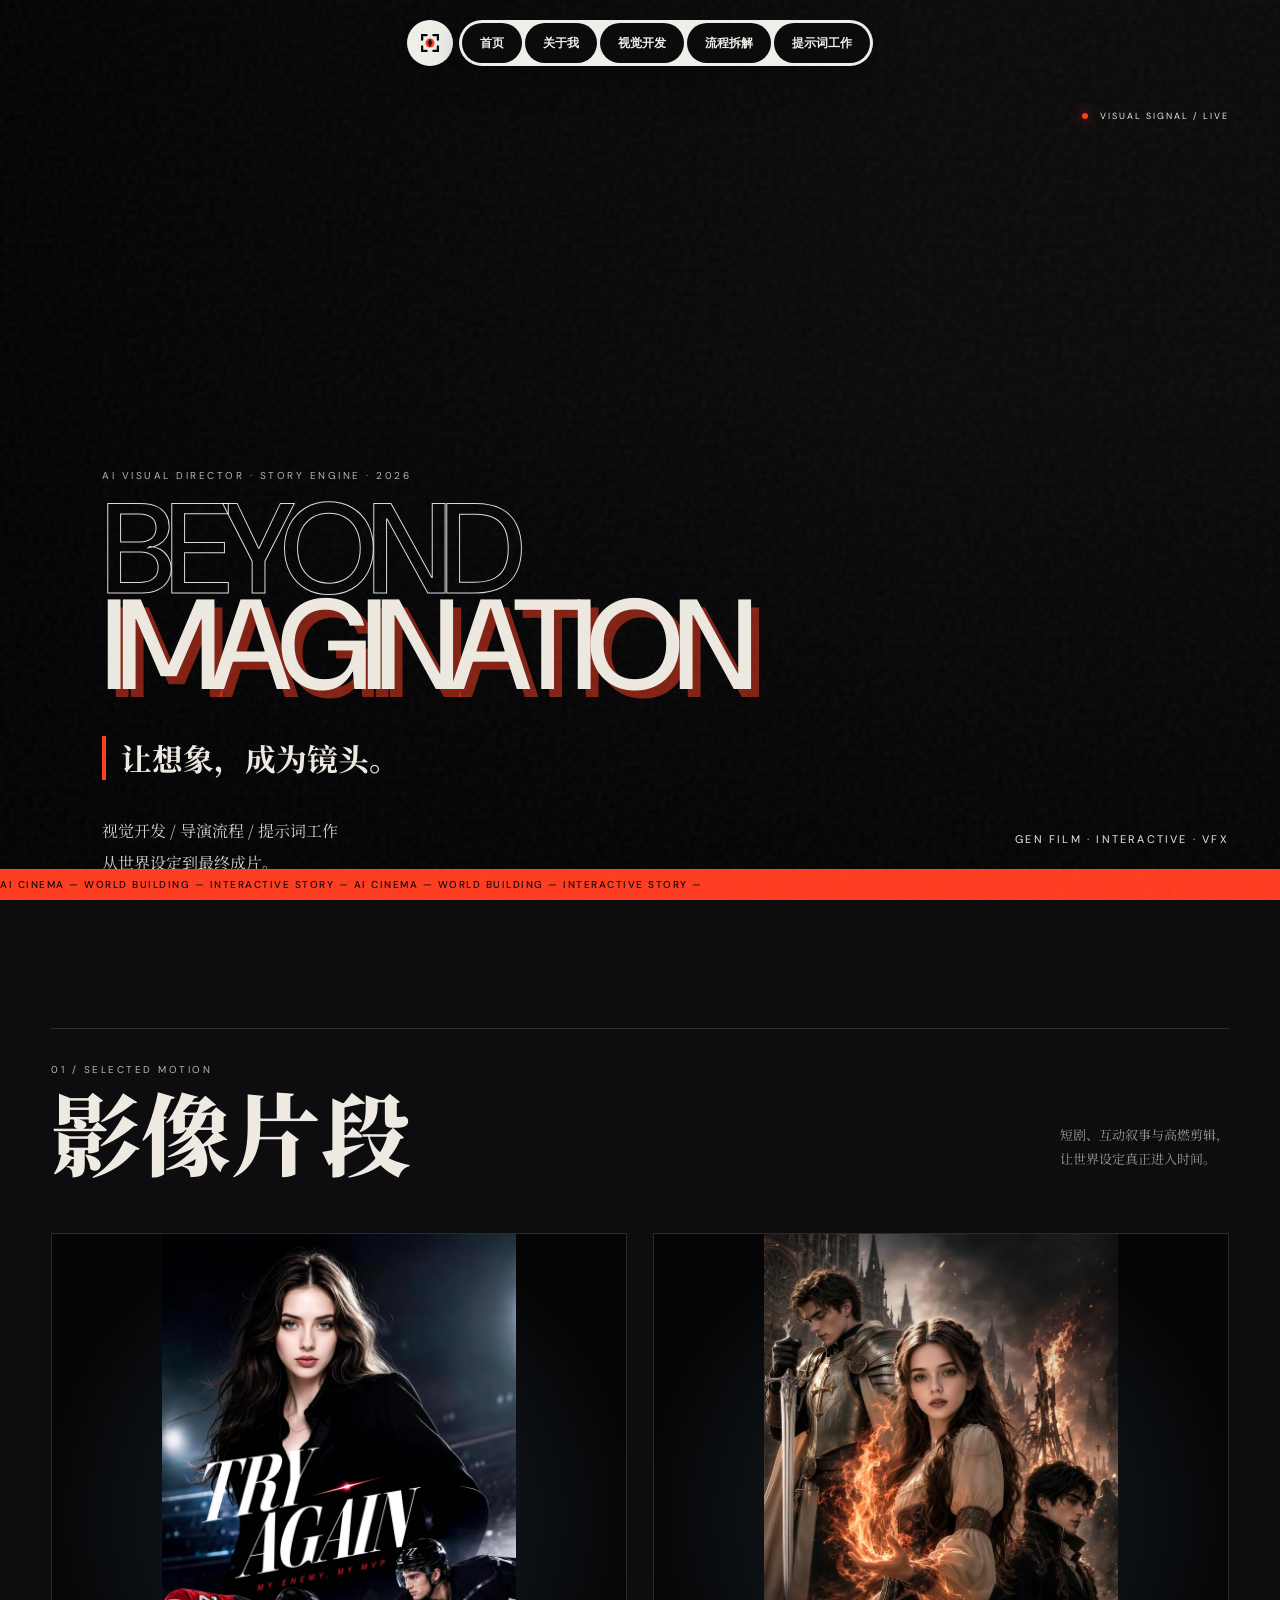
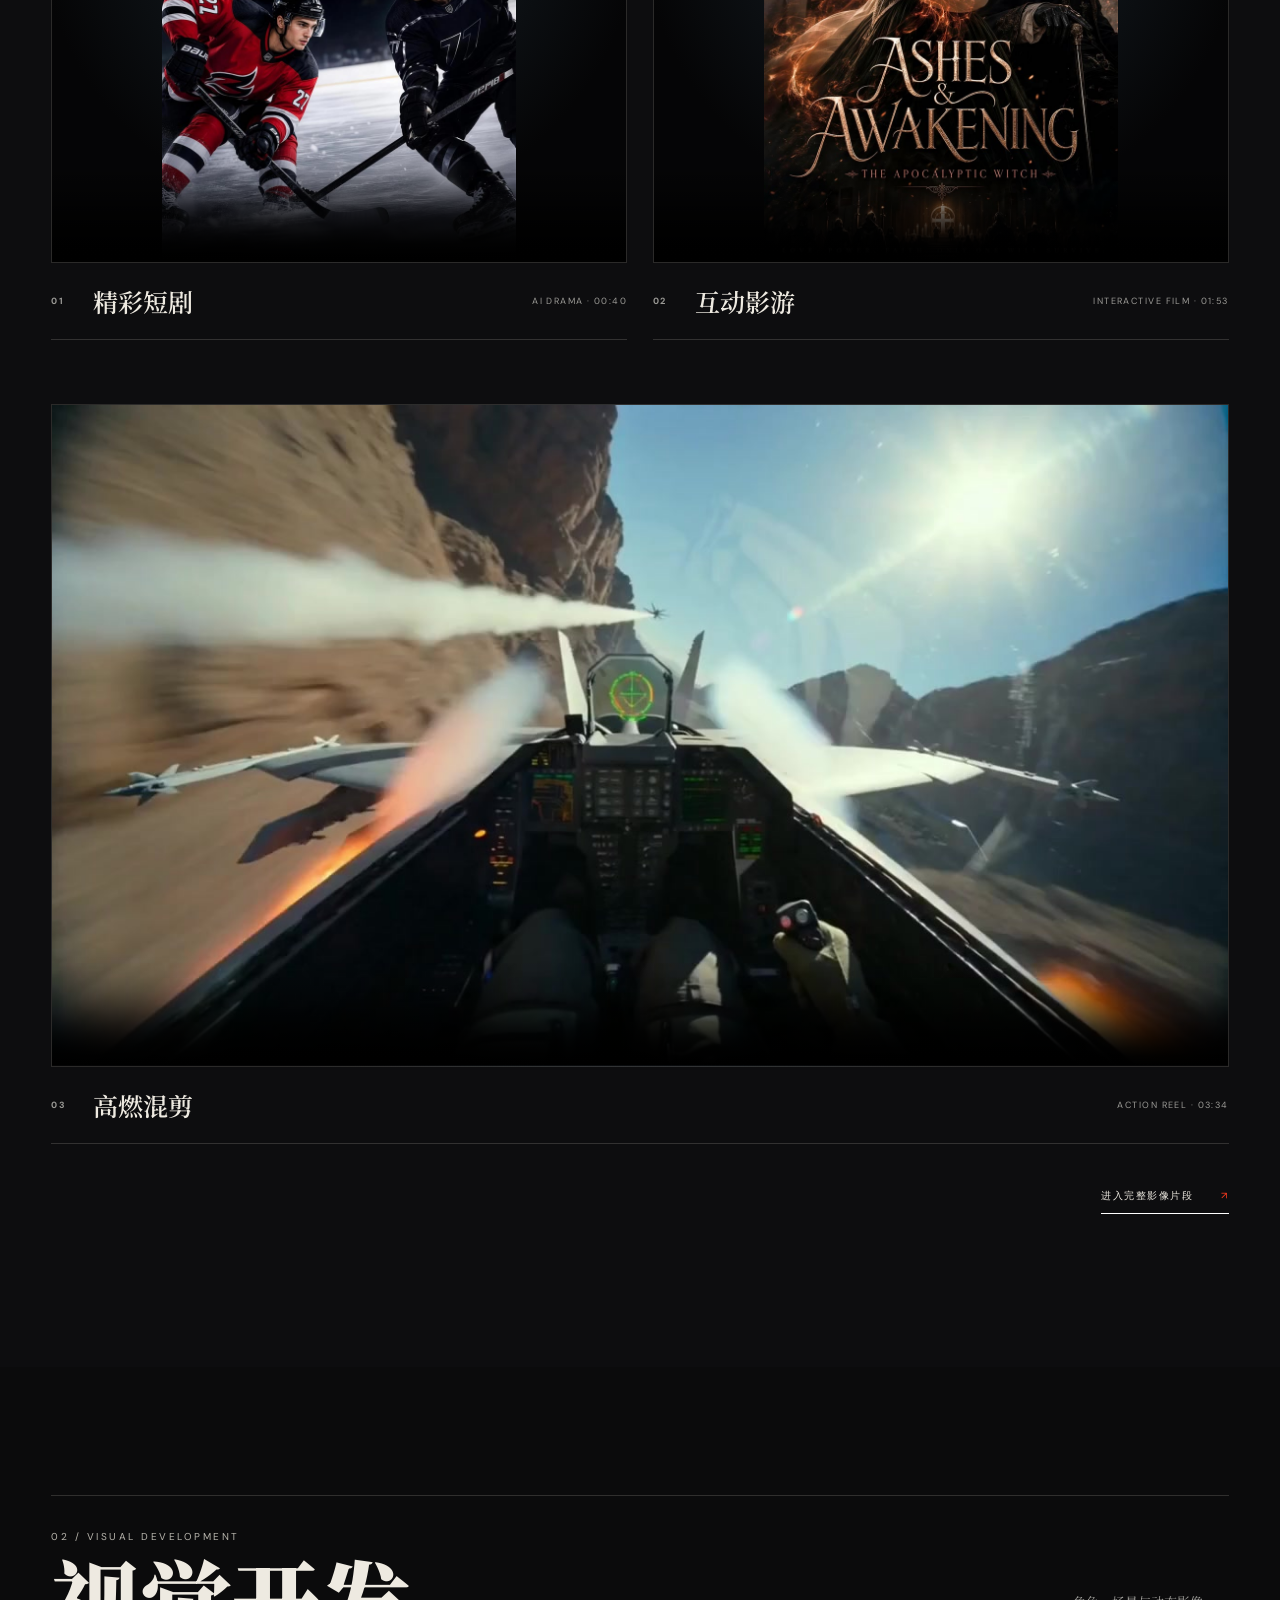
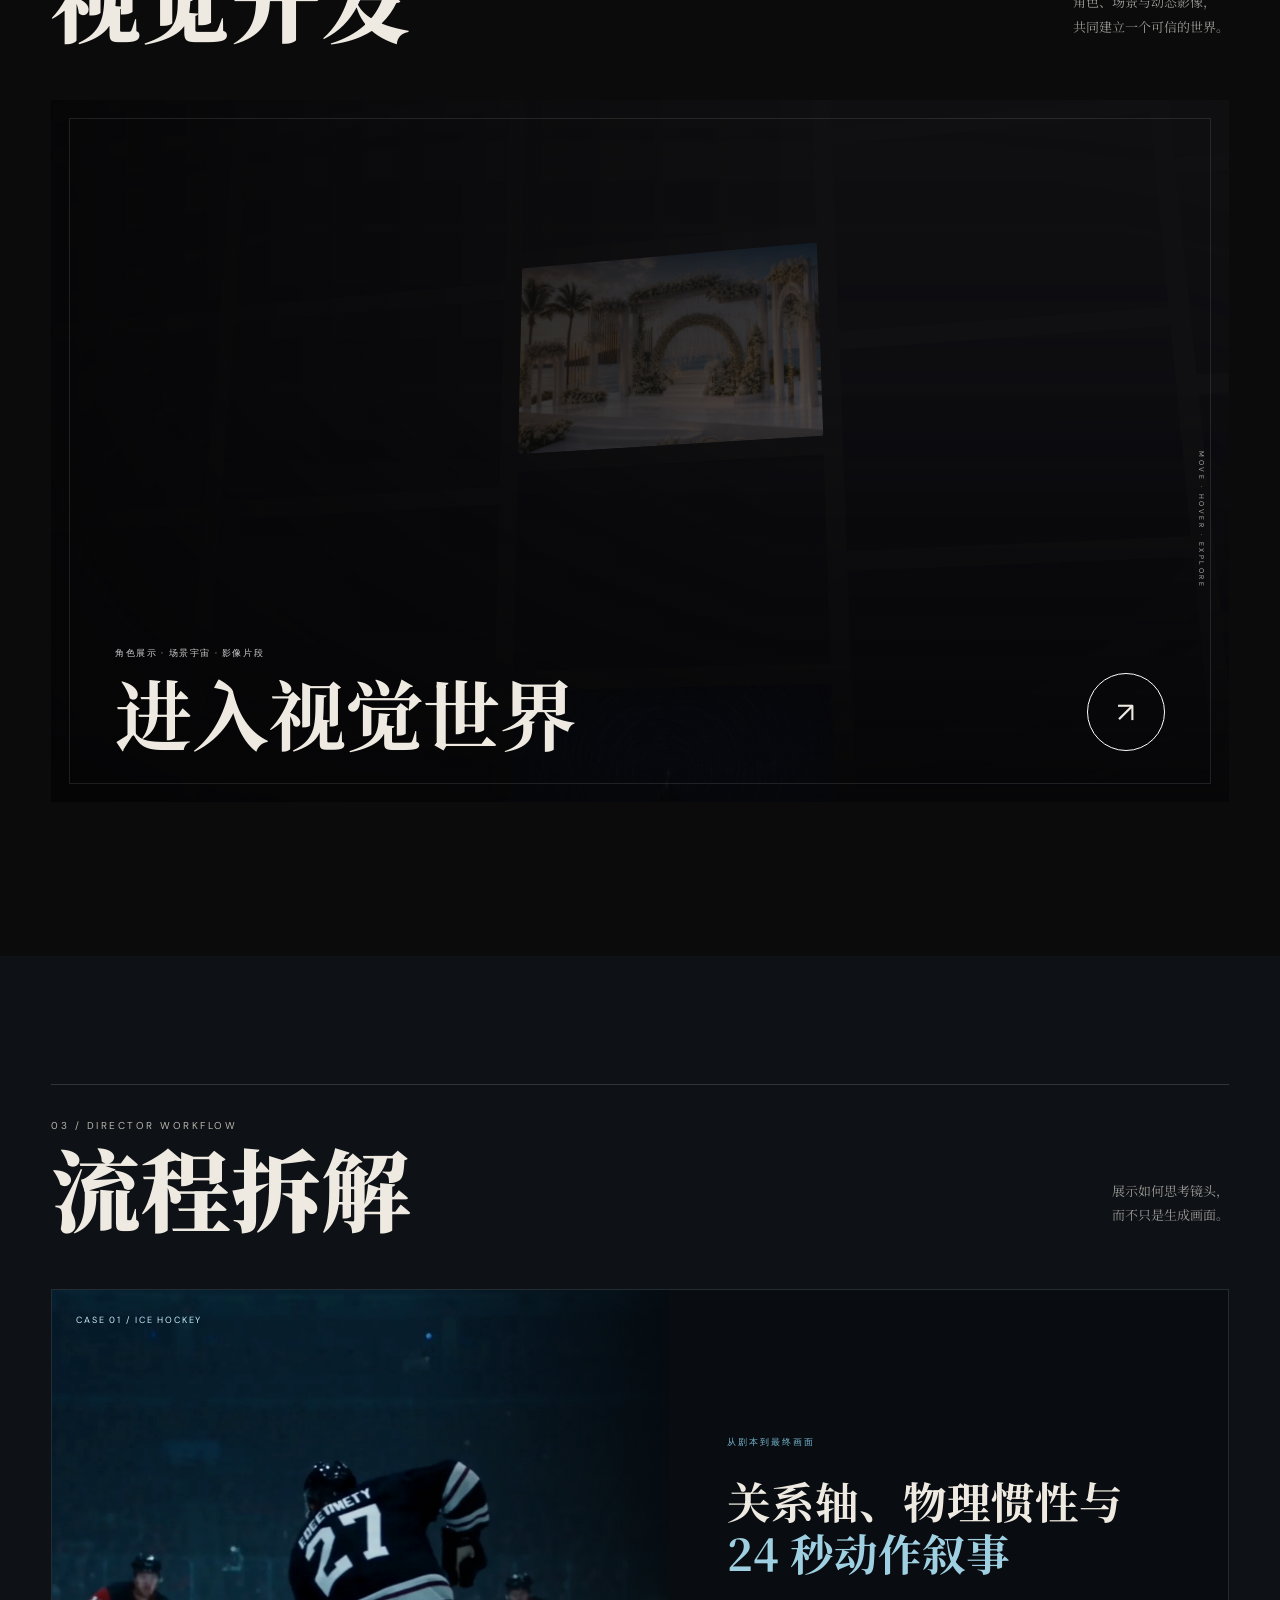
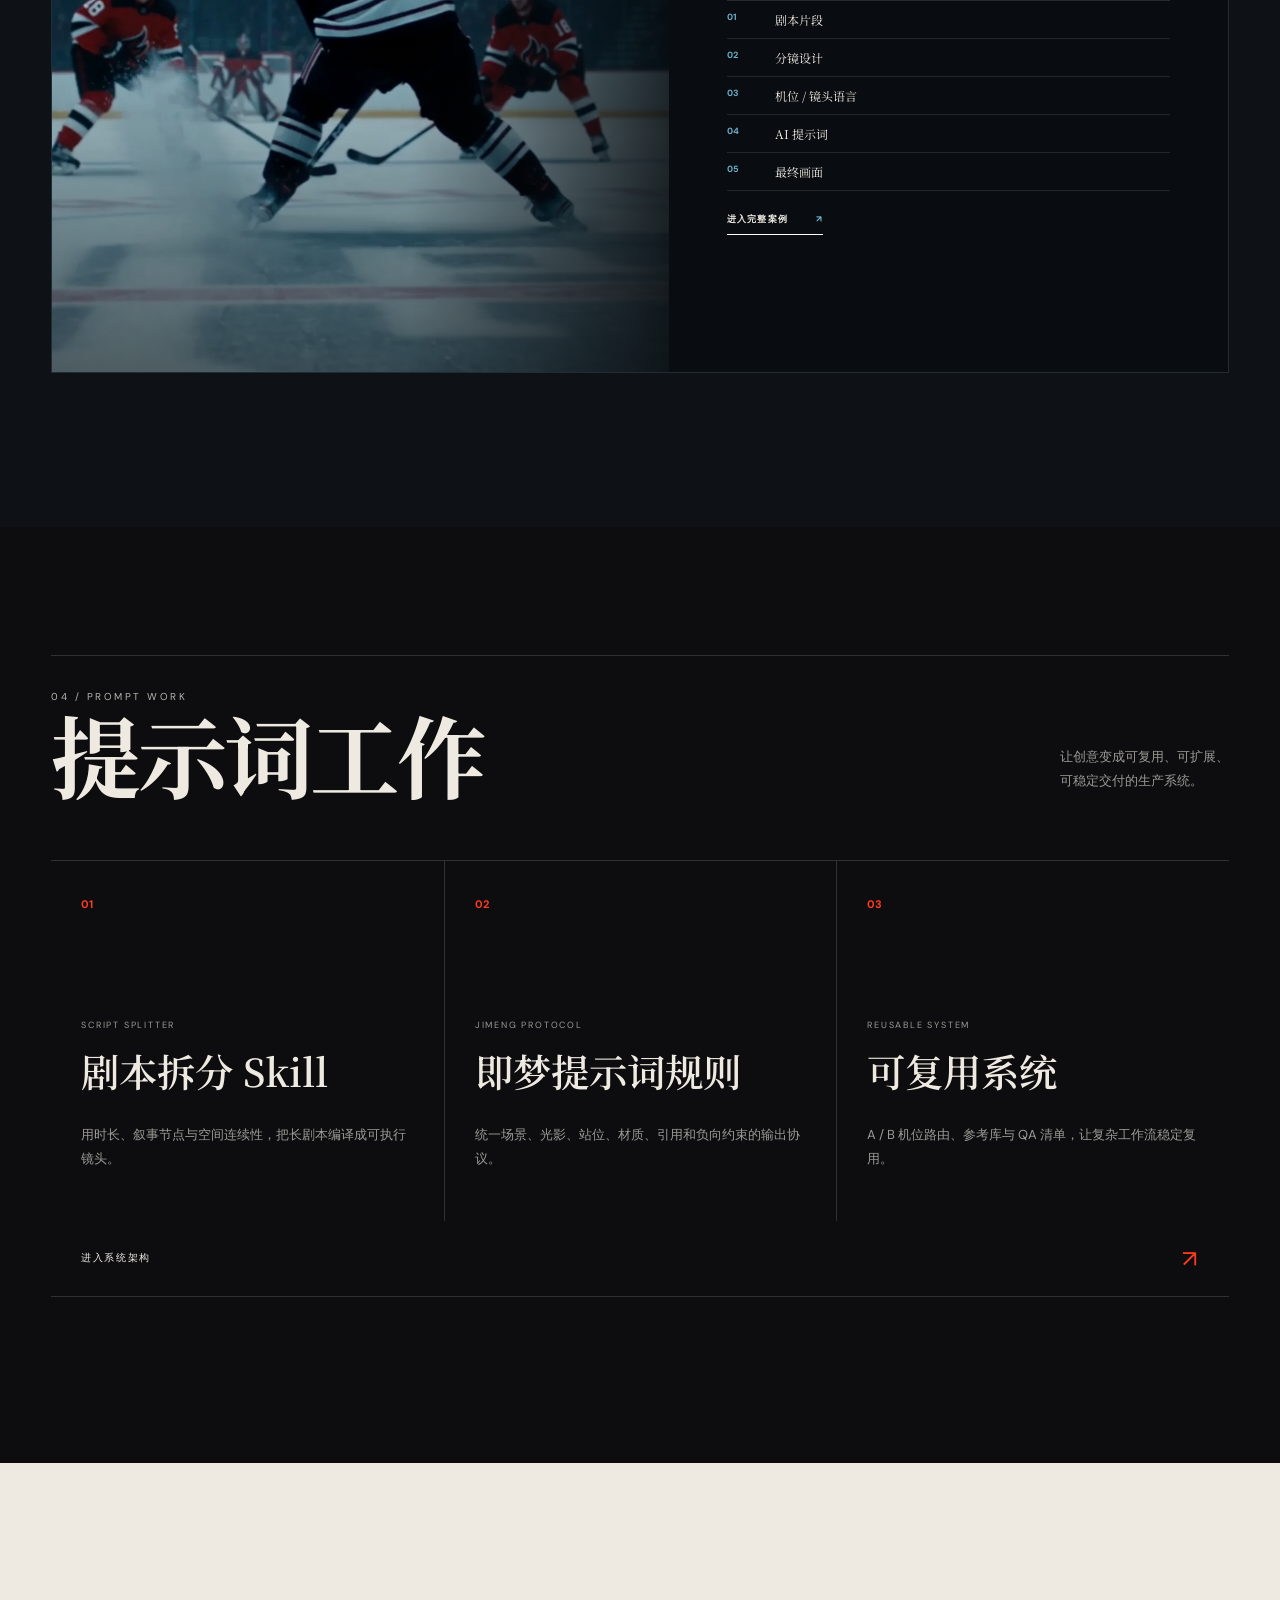
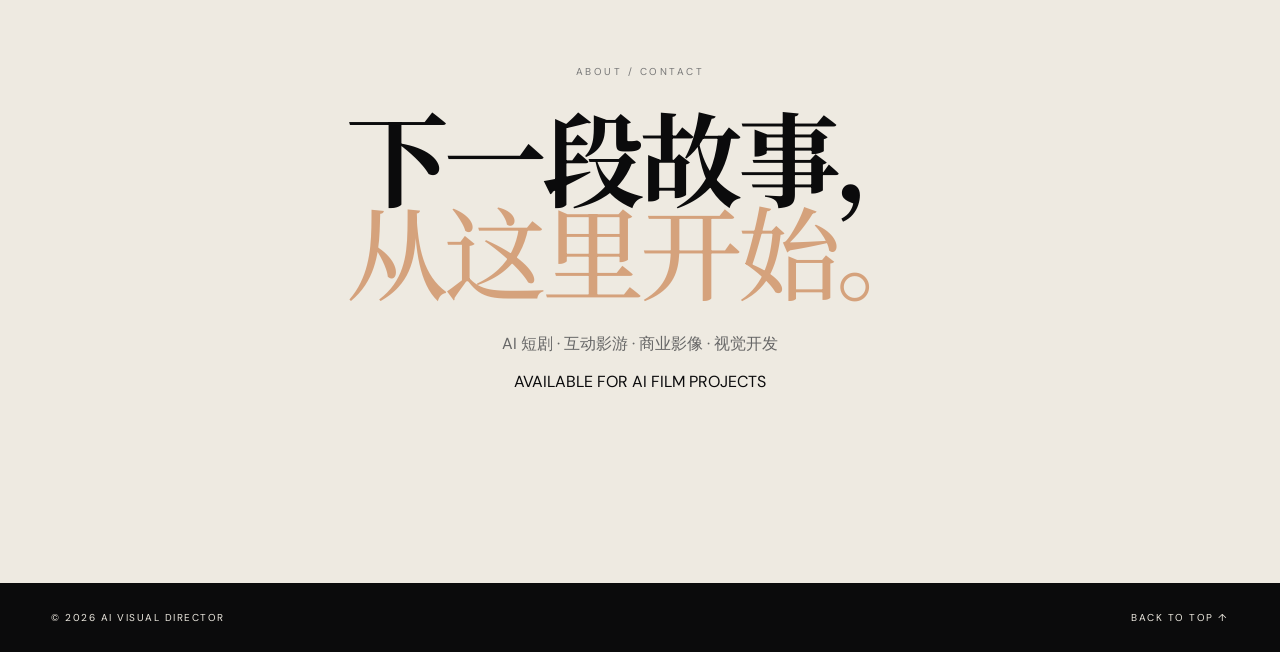
==== commit 27d760f7: "Replace featured hockey cut and motion posters" ====
--- a/index.html
+++ b/index.html
@@ -43,7 +43,7 @@
       <div class="home-motion__grid reveal">
         <article class="home-motion__item home-motion__item--portrait">
           <video src="assets/videos/drama-highlight.mp4" poster="assets/videos/drama-highlight-poster.jpg" controls playsinline preload="none"></video>
-          <div><b>01</b><h3>精彩短剧</h3><span>AI DRAMA · 00:41</span></div>
+          <div><b>01</b><h3>精彩短剧</h3><span>AI DRAMA · 00:40</span></div>
         </article>
         <article class="home-motion__item home-motion__item--portrait">
           <video src="assets/videos/interactive-film.mp4" poster="assets/videos/interactive-film-poster.jpg" controls playsinline preload="none"></video>
